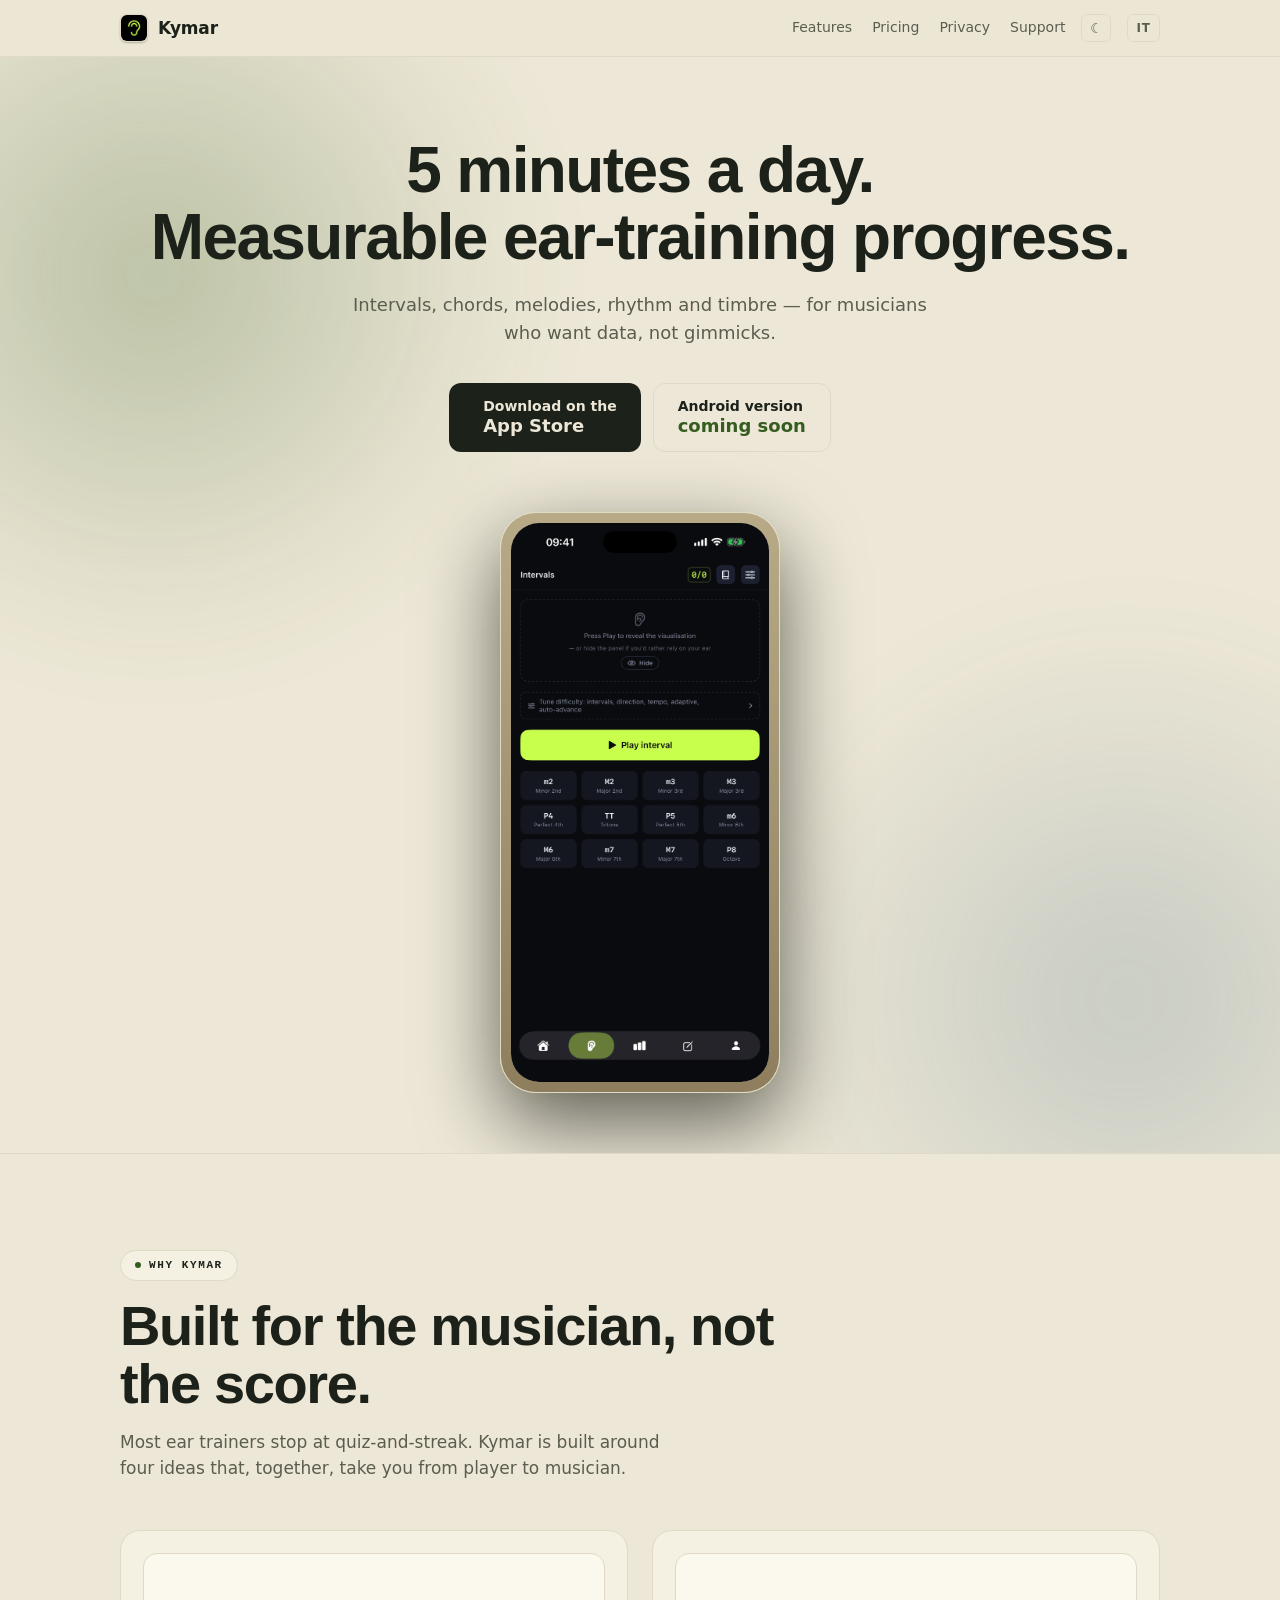
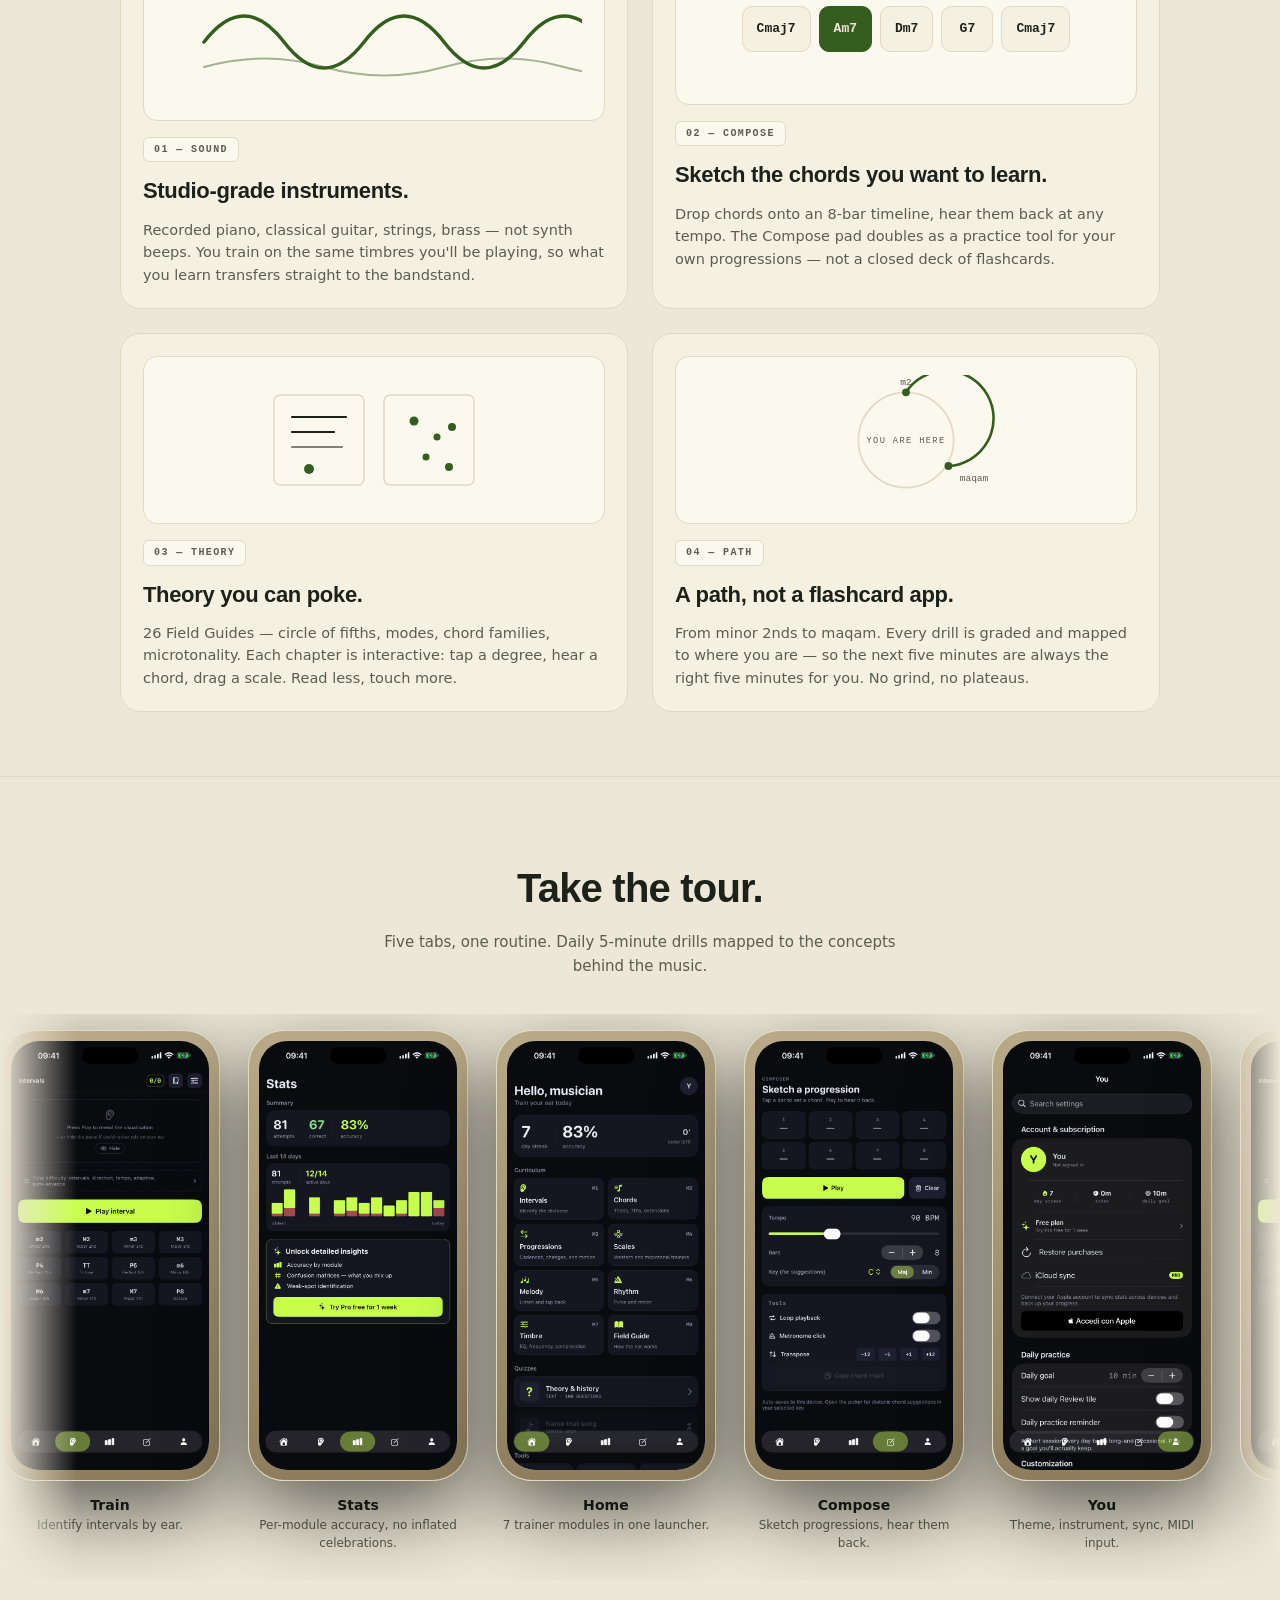
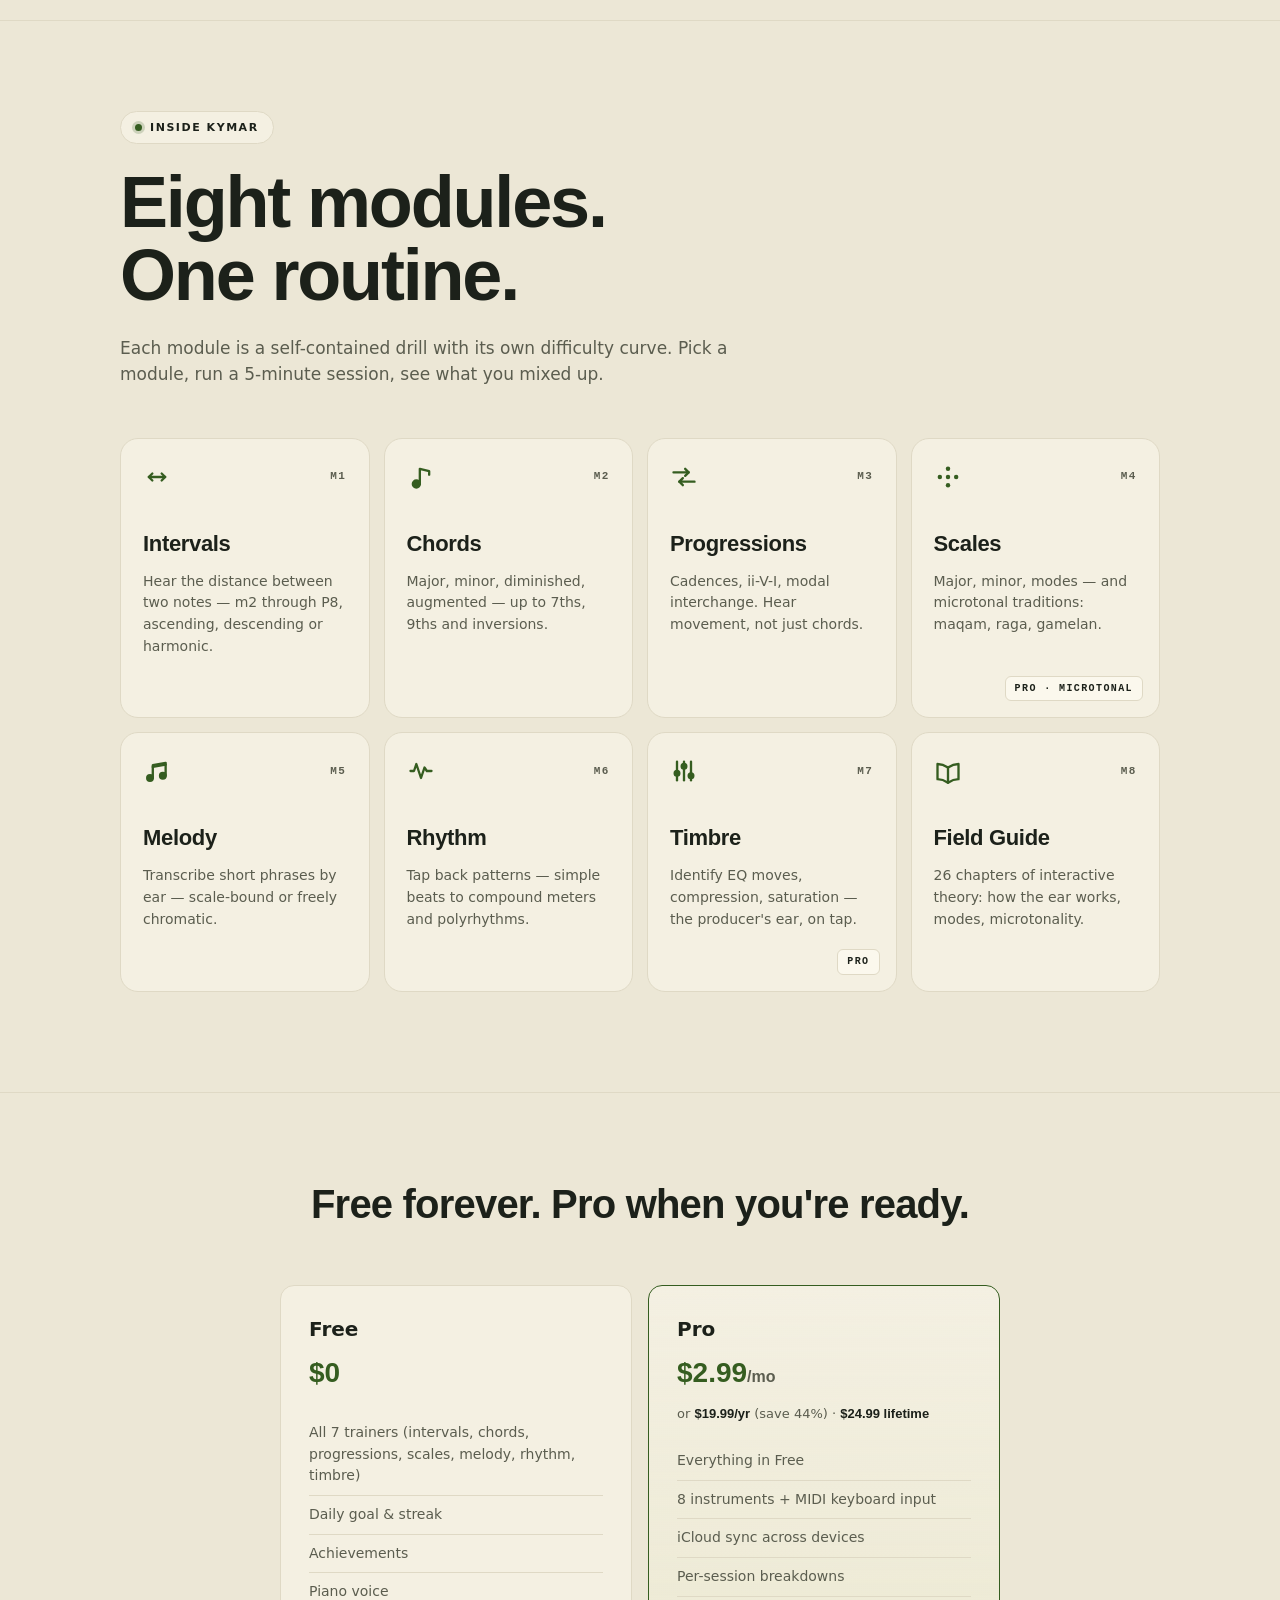
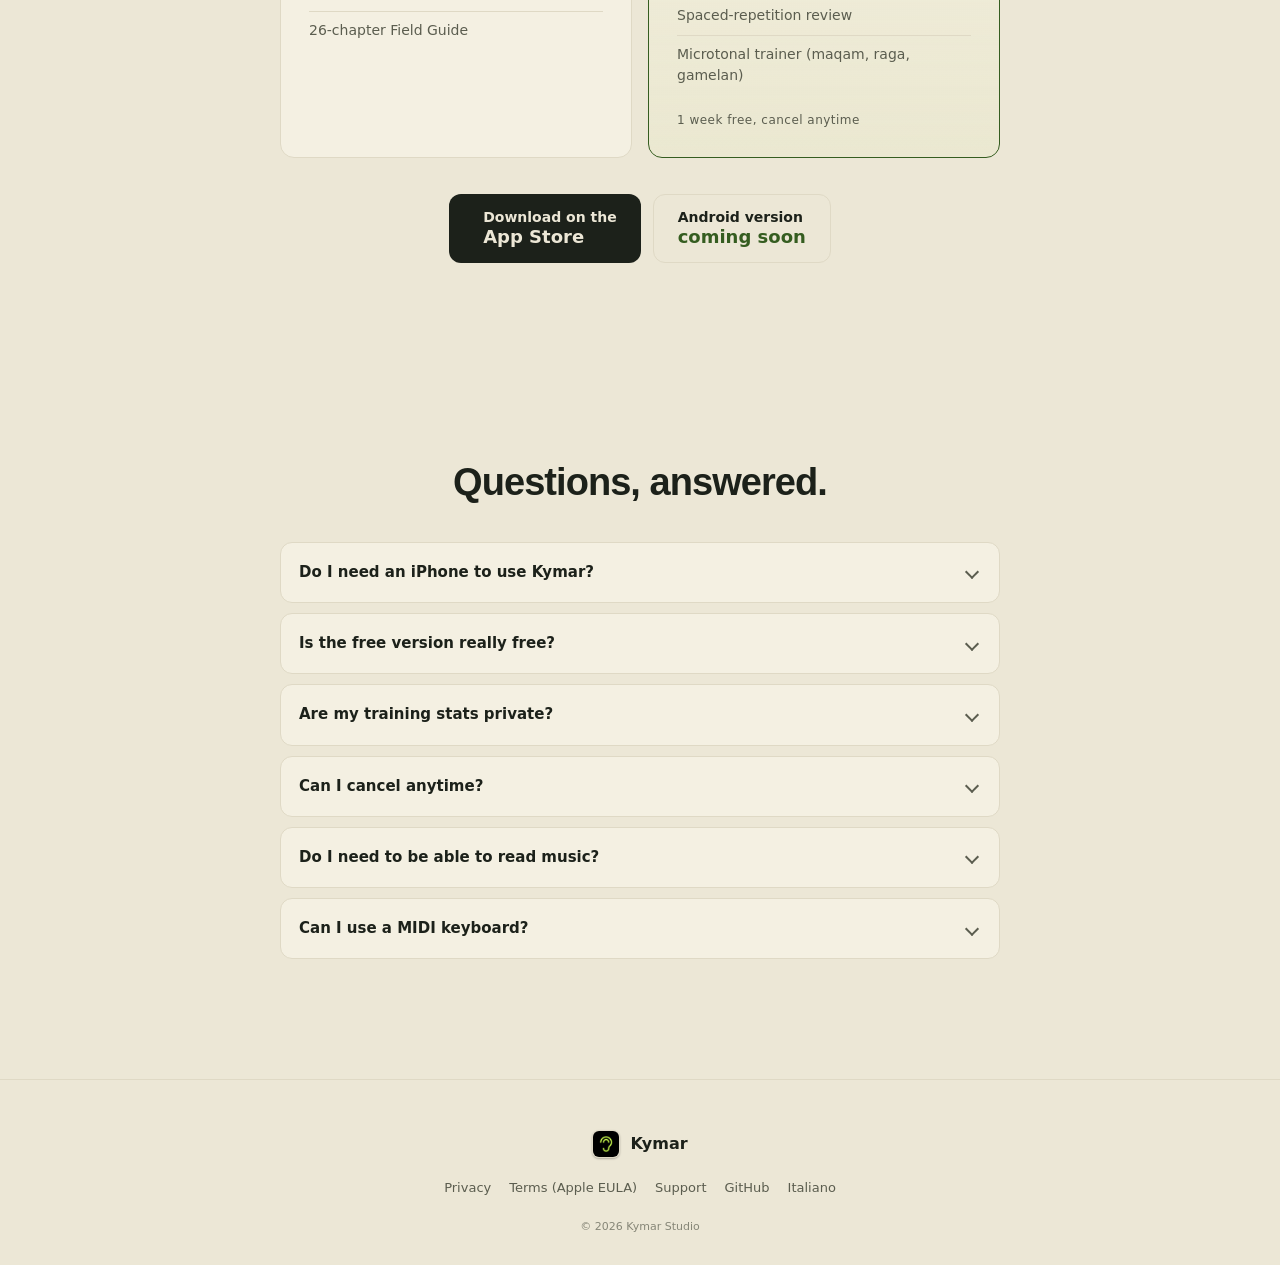
==== index.html @ 65b0d4e6 "Modules section redesign: 8-tile grid with M# tags + Pro badges Replaces the old 6-feature grid with" ====
<!DOCTYPE html>
<html lang="en">
<head>
<meta charset="UTF-8">
<meta name="viewport" content="width=device-width, initial-scale=1.0">
<meta name="theme-color" content="#0a0b0f">
<title>Kymar — 5 minutes a day, measurable ear-training progress</title>
<meta name="description" content="Daily ear-training practice for musicians. Intervals, chords, melodies, rhythm, timbre. Free on the App Store. Android coming soon.">
<link rel="stylesheet" href="styles.css?v=6">
<link rel="canonical" href="https://khalis-ux.github.io/kymar-site/">
<link rel="alternate" hreflang="en" href="https://khalis-ux.github.io/kymar-site/">
<link rel="alternate" hreflang="it" href="https://khalis-ux.github.io/kymar-site/it/">
<link rel="alternate" hreflang="x-default" href="https://khalis-ux.github.io/kymar-site/">
<meta property="og:title" content="Kymar — 5 minutes a day, measurable ear-training progress">
<meta property="og:description" content="Intervals, chords, melodies, rhythm — for musicians who want data, not gimmicks.">
<meta property="og:type" content="website">
<meta property="og:url" content="https://khalis-ux.github.io/kymar-site/">
<meta property="og:image" content="https://khalis-ux.github.io/kymar-site/og-image.png">
<meta property="og:image:width" content="1200">
<meta property="og:image:height" content="630">
<meta name="twitter:card" content="summary_large_image">
<meta name="twitter:title" content="Kymar — 5 minutes a day, measurable ear-training progress">
<meta name="twitter:description" content="Intervals, chords, melodies, rhythm — for musicians who want data, not gimmicks.">
<meta name="twitter:image" content="https://khalis-ux.github.io/kymar-site/og-image.png">
<!-- Favicon set generated from the iOS Marketing Icon (1024×1024).
     16/32 are the browser-tab sizes; 180 is the iOS "Add to Home
     Screen" touch icon. Apple's spec wants 180 without alpha — the
     source PNG is opaque so the resample is safe. -->
<link rel="icon" type="image/png" sizes="32x32" href="favicon-32.png">
<link rel="icon" type="image/png" sizes="16x16" href="favicon-16.png">
<link rel="apple-touch-icon" sizes="180x180" href="apple-touch-icon.png">
<!-- Schema.org SoftwareApplication payload so Google can render the
     app as a rich result (name + price + screenshot) instead of a
     generic blue link. Mirrors the pricing tiers and screenshots
     declared visually in the page. -->
<script type="application/ld+json">
{
  "@context": "https://schema.org",
  "@type": "MobileApplication",
  "name": "Kymar",
  "description": "Daily ear-training practice for musicians. Intervals, chords, melodies, rhythm, timbre.",
  "operatingSystem": "iOS 17+",
  "applicationCategory": "EducationApplication",
  "url": "https://khalis-ux.github.io/kymar-site/",
  "image": "https://khalis-ux.github.io/kymar-site/og-image.png",
  "screenshot": [
    "https://khalis-ux.github.io/kymar-site/screenshots/02-train-en.png",
    "https://khalis-ux.github.io/kymar-site/screenshots/01-home-en.png",
    "https://khalis-ux.github.io/kymar-site/screenshots/04-stats-en.png"
  ],
  "offers": [
    {"@type": "Offer", "price": "0",     "priceCurrency": "USD", "name": "Free"},
    {"@type": "Offer", "price": "2.99",  "priceCurrency": "USD", "name": "Pro Monthly"},
    {"@type": "Offer", "price": "19.99", "priceCurrency": "USD", "name": "Pro Yearly"},
    {"@type": "Offer", "price": "24.99", "priceCurrency": "USD", "name": "Pro Lifetime"}
  ]
}
</script>
</head>
<body>

<header class="site-header">
  <div class="container header-inner">
    <a href="./" class="brand" aria-label="Kymar — home">
      <img class="brand-mark" src="favicon-32.png" alt="" width="32" height="32" decoding="async">
      <span class="brand-name">Kymar</span>
    </a>
    <nav class="site-nav">
      <a href="#features">Features</a>
      <a href="#pricing">Pricing</a>
      <a href="https://khalis-ux.github.io/kymar-policy/privacy-policy/">Privacy</a>
      <a href="https://khalis-ux.github.io/kymar-policy/support/">Support</a>
    </nav>
    <button class="theme-toggle" type="button"
            aria-label="Switch to light theme" aria-pressed="false">☀</button>
    <a href="it/" class="lang-switch" hreflang="it" aria-label="Italiano">IT</a>
  </div>
</header>

<main>

<section class="hero">
  <div class="container">
    <h1>5 minutes a day.<br>Measurable ear-training progress.</h1>
    <p class="hero-sub">Intervals, chords, melodies, rhythm and timbre — for musicians who want data, not gimmicks.</p>
    <div class="hero-cta">
      <a href="#" class="btn-store btn-appstore" aria-label="Download on the App Store">
        <span class="badge-glyph" aria-hidden="true"></span>
        <span class="badge-text">Download on the<br><strong>App Store</strong></span>
      </a>
      <a href="#" class="btn-store btn-playstore" aria-label="Android version coming">
        <span class="badge-text">Android version<br><strong>coming soon</strong></span>
      </a>
    </div>
    <div class="hero-screen">
      <div class="phone-frame">
        <div class="phone-screen">
          <img src="screenshots/02-train-en.png" alt="Kymar Intervals trainer with 12-button answer grid and Play button — the daily-drill view" loading="eager" decoding="async">
        </div>
      </div>
    </div>
  </div>
</section>

<!-- WHY KYMAR — four-up pitch grid. The two screenshots above show
     what the app LOOKS like; this section explains why it's built the
     way it is. Inline SVGs for the per-card visuals so the whole
     section ships in one HTML round-trip (no image requests, no
     layout-shift while waiting for assets). -->
<section class="why-kymar" id="why" aria-label="Why Kymar">
  <div class="container why-kymar-inner">
    <div class="why-kymar-head">
      <span class="pill why-kymar-pill">WHY KYMAR</span>
      <h2 class="why-kymar-title">Built for the musician, not the score.</h2>
      <p class="why-kymar-sub">
        Most ear trainers stop at quiz-and-streak. Kymar is built
        around four ideas that, together, take you from player to
        musician.
      </p>
    </div>

    <div class="why-grid">
      <!-- 01 — SOUND -->
      <article class="why-card">
        <div class="why-card-visual">
          <svg viewBox="0 0 400 130" aria-hidden="true" class="why-svg">
            <path d="M 30 70 Q 70 18, 110 70 T 190 70 T 270 70 T 350 70 T 430 70"
                  stroke="var(--accent)" stroke-width="3.5" fill="none" stroke-linecap="round"/>
            <path d="M 30 95 Q 90 78, 150 95 T 270 95 T 390 95 T 510 95"
                  stroke="var(--accent)" stroke-width="2" fill="none"
                  stroke-linecap="round" opacity="0.45"/>
          </svg>
        </div>
        <span class="why-card-label">01 — SOUND</span>
        <h3 class="why-card-title">Studio-grade instruments.</h3>
        <p class="why-card-body">
          Recorded piano, classical guitar, strings, brass — not synth
          beeps. You train on the same timbres you'll be playing, so
          what you learn transfers straight to the bandstand.
        </p>
      </article>

      <!-- 02 — COMPOSE -->
      <article class="why-card">
        <div class="why-card-visual">
          <div class="why-chords">
            <span class="chord-pill">Cmaj7</span>
            <span class="chord-pill is-active">Am7</span>
            <span class="chord-pill">Dm7</span>
            <span class="chord-pill">G7</span>
            <span class="chord-pill">Cmaj7</span>
          </div>
        </div>
        <span class="why-card-label">02 — COMPOSE</span>
        <h3 class="why-card-title">Sketch the chords you want to learn.</h3>
        <p class="why-card-body">
          Drop chords onto an 8-bar timeline, hear them back at any
          tempo. The Compose pad doubles as a practice tool for your
          own progressions — not a closed deck of flashcards.
        </p>
      </article>

      <!-- 03 — THEORY -->
      <article class="why-card">
        <div class="why-card-visual">
          <svg viewBox="0 0 400 130" aria-hidden="true" class="why-svg">
            <!-- Left "page" — text lines + a dot -->
            <rect x="100" y="20" width="90" height="90" rx="6"
                  fill="var(--surface-hi)" stroke="var(--divider)" stroke-width="1.5"/>
            <line x1="118" y1="42" x2="172" y2="42"
                  stroke="var(--text)" stroke-width="2.2" stroke-linecap="round"/>
            <line x1="118" y1="57" x2="160" y2="57"
                  stroke="var(--text)" stroke-width="2.2" stroke-linecap="round"/>
            <line x1="118" y1="72" x2="168" y2="72"
                  stroke="var(--text)" stroke-width="2.2" stroke-linecap="round" opacity="0.55"/>
            <circle cx="135" cy="94" r="5" fill="var(--accent)"/>
            <!-- Right "page" — scattered dots -->
            <rect x="210" y="20" width="90" height="90" rx="6"
                  fill="var(--surface-hi)" stroke="var(--divider)" stroke-width="1.5"/>
            <circle cx="240" cy="46" r="4.5" fill="var(--accent)"/>
            <circle cx="263" cy="62" r="3.5" fill="var(--accent)"/>
            <circle cx="278" cy="52" r="4" fill="var(--accent)"/>
            <circle cx="252" cy="82" r="3.5" fill="var(--accent)"/>
            <circle cx="275" cy="92" r="4" fill="var(--accent)"/>
          </svg>
        </div>
        <span class="why-card-label">03 — THEORY</span>
        <h3 class="why-card-title">Theory you can poke.</h3>
        <p class="why-card-body">
          26 Field Guides — circle of fifths, modes, chord families,
          microtonality. Each chapter is interactive: tap a degree,
          hear a chord, drag a scale. Read less, touch more.
        </p>
      </article>

      <!-- 04 — PATH -->
      <article class="why-card">
        <div class="why-card-visual">
          <svg viewBox="0 0 400 150" aria-hidden="true" class="why-svg">
            <!-- Faint full circle as the "map" -->
            <circle cx="200" cy="75" r="55"
                    stroke="var(--divider)" stroke-width="2" fill="none"/>
            <!-- The walked arc from m2 (top) clockwise to maqam (bottom-right) -->
            <path d="M 200 20 A 55 55 0 1 1 248.95 105"
                  stroke="var(--accent)" stroke-width="3" fill="none" stroke-linecap="round"/>
            <!-- Endpoint dots + labels -->
            <circle cx="200" cy="20" r="4.5" fill="var(--accent)"/>
            <text x="200" y="11" text-anchor="middle"
                  font-size="11" font-family="ui-monospace, Menlo, monospace"
                  fill="var(--text-dim)">m2</text>
            <circle cx="248.95" cy="105" r="4.5" fill="var(--accent)"/>
            <text x="262" y="122"
                  font-size="11" font-family="ui-monospace, Menlo, monospace"
                  fill="var(--text-dim)">maqam</text>
            <!-- Centre label -->
            <text x="200" y="78" text-anchor="middle"
                  font-size="10" letter-spacing="1.6"
                  font-family="ui-monospace, Menlo, monospace"
                  fill="var(--text-dim)">YOU ARE HERE</text>
          </svg>
        </div>
        <span class="why-card-label">04 — PATH</span>
        <h3 class="why-card-title">A path, not a flashcard app.</h3>
        <p class="why-card-body">
          From minor 2nds to maqam. Every drill is graded and mapped
          to where you are — so the next five minutes are always the
          right five minutes for you. No grind, no plateaus.
        </p>
      </article>
    </div>
  </div>
</section>

<section class="screens" id="screens" aria-label="App screenshots">
  <div class="container">
    <h2>Take the tour.</h2>
    <p class="screens-sub">Five tabs, one routine. Daily 5-minute drills mapped to the concepts behind the music.</p>
  </div>
  <!-- Auto-scrolling marquee. The track contains the 5 figures twice
       (set A + set B aria-hidden) so the CSS animation loops seamlessly
       on a -50% translate. Pauses on hover so users can read captions
       and study a particular screen. -->
  <div class="marquee">
    <div class="marquee-track">
      <figure>
        <div class="phone-frame"><div class="phone-screen">
          <img src="screenshots/02-train-en.png" alt="Intervals trainer with 12-button answer grid and Play button" loading="eager" decoding="async">
        </div></div>
        <figcaption><strong>Train</strong>Identify intervals by ear.</figcaption>
      </figure>
      <figure>
        <div class="phone-frame"><div class="phone-screen">
          <img src="screenshots/04-stats-en.png" alt="Stats overall view with last-14-days chart and per-module accuracy" loading="eager" decoding="async">
        </div></div>
        <figcaption><strong>Stats</strong>Per-module accuracy, no inflated celebrations.</figcaption>
      </figure>
      <figure>
        <div class="phone-frame"><div class="phone-screen">
          <img src="screenshots/01-home-en.png" alt="Home tab with the curriculum grid of 7 trainer modules" loading="eager" decoding="async">
        </div></div>
        <figcaption><strong>Home</strong>7 trainer modules in one launcher.</figcaption>
      </figure>
      <figure>
        <div class="phone-frame"><div class="phone-screen">
          <img src="screenshots/03-compose-en.png" alt="Compose pad with 8-bar chord timeline and tempo control" loading="eager" decoding="async">
        </div></div>
        <figcaption><strong>Compose</strong>Sketch progressions, hear them back.</figcaption>
      </figure>
      <figure>
        <div class="phone-frame"><div class="phone-screen">
          <img src="screenshots/05-you-en.png" alt="You tab with appearance, audio and daily-goal preferences" loading="eager" decoding="async">
        </div></div>
        <figcaption><strong>You</strong>Theme, instrument, sync, MIDI input.</figcaption>
      </figure>
      <!-- Duplicate set for seamless loop -->
      <figure aria-hidden="true">
        <div class="phone-frame"><div class="phone-screen">
          <img src="screenshots/02-train-en.png" alt="" loading="eager" decoding="async">
        </div></div>
        <figcaption><strong>Train</strong>Identify intervals by ear.</figcaption>
      </figure>
      <figure aria-hidden="true">
        <div class="phone-frame"><div class="phone-screen">
          <img src="screenshots/04-stats-en.png" alt="" loading="eager" decoding="async">
        </div></div>
        <figcaption><strong>Stats</strong>Per-module accuracy, no inflated celebrations.</figcaption>
      </figure>
      <figure aria-hidden="true">
        <div class="phone-frame"><div class="phone-screen">
          <img src="screenshots/01-home-en.png" alt="" loading="eager" decoding="async">
        </div></div>
        <figcaption><strong>Home</strong>7 trainer modules in one launcher.</figcaption>
      </figure>
      <figure aria-hidden="true">
        <div class="phone-frame"><div class="phone-screen">
          <img src="screenshots/03-compose-en.png" alt="" loading="eager" decoding="async">
        </div></div>
        <figcaption><strong>Compose</strong>Sketch progressions, hear them back.</figcaption>
      </figure>
      <figure aria-hidden="true">
        <div class="phone-frame"><div class="phone-screen">
          <img src="screenshots/05-you-en.png" alt="" loading="eager" decoding="async">
        </div></div>
        <figcaption><strong>You</strong>Theme, instrument, sync, MIDI input.</figcaption>
      </figure>
    </div>
  </div>
</section>

<section class="modules" id="features">
  <div class="container">
    <span class="section-label">Inside Kymar</span>
    <h2 class="modules-h">Eight modules.<br>One routine.</h2>
    <p class="section-sub">Each module is a self-contained drill with its own difficulty curve. Pick a module, run a 5-minute session, see what you mixed up.</p>
    <div class="module-grid">
      <article class="module-card">
        <div class="module-card-head">
          <span class="module-icon" aria-hidden="true">
            <svg viewBox="0 0 24 24" fill="none" stroke="currentColor" stroke-width="2" stroke-linecap="round" stroke-linejoin="round">
              <path d="M5 12h14"/><path d="M8 9l-3 3 3 3"/><path d="M16 9l3 3-3 3"/>
            </svg>
          </span>
          <span class="module-tag">M1</span>
        </div>
        <h3>Intervals</h3>
        <p>Hear the distance between two notes — m2 through P8, ascending, descending or harmonic.</p>
      </article>
      <article class="module-card">
        <div class="module-card-head">
          <span class="module-icon" aria-hidden="true">
            <svg viewBox="0 0 24 24" fill="none" stroke="currentColor" stroke-width="2" stroke-linecap="round" stroke-linejoin="round">
              <circle cx="8" cy="18" r="3" fill="currentColor"/><path d="M11 18V5l8 2v3"/>
            </svg>
          </span>
          <span class="module-tag">M2</span>
        </div>
        <h3>Chords</h3>
        <p>Major, minor, diminished, augmented — up to 7ths, 9ths and inversions.</p>
      </article>
      <article class="module-card">
        <div class="module-card-head">
          <span class="module-icon" aria-hidden="true">
            <svg viewBox="0 0 24 24" fill="none" stroke="currentColor" stroke-width="2" stroke-linecap="round" stroke-linejoin="round">
              <path d="M3 8h13l-3-3"/><path d="M16 8l-3 3"/><path d="M21 16H8l3-3"/><path d="M8 16l3 3"/>
            </svg>
          </span>
          <span class="module-tag">M3</span>
        </div>
        <h3>Progressions</h3>
        <p>Cadences, ii-V-I, modal interchange. Hear movement, not just chords.</p>
      </article>
      <article class="module-card">
        <div class="module-card-head">
          <span class="module-icon" aria-hidden="true">
            <svg viewBox="0 0 24 24" fill="currentColor">
              <circle cx="12" cy="5" r="1.9"/><circle cx="5" cy="12" r="1.9"/><circle cx="12" cy="12" r="1.9"/><circle cx="19" cy="12" r="1.9"/><circle cx="12" cy="19" r="1.9"/>
            </svg>
          </span>
          <span class="module-tag">M4</span>
        </div>
        <h3>Scales</h3>
        <p>Major, minor, modes — and microtonal traditions: maqam, raga, gamelan.</p>
        <span class="module-badge">Pro · Microtonal</span>
      </article>
      <article class="module-card">
        <div class="module-card-head">
          <span class="module-icon" aria-hidden="true">
            <svg viewBox="0 0 24 24" fill="none" stroke="currentColor" stroke-width="2" stroke-linecap="round" stroke-linejoin="round">
              <circle cx="6" cy="18" r="2.4" fill="currentColor"/><circle cx="17" cy="16" r="2.4" fill="currentColor"/><path d="M8.4 18V7l11-2v11"/><path d="M8.4 8.5l11-2"/>
            </svg>
          </span>
          <span class="module-tag">M5</span>
        </div>
        <h3>Melody</h3>
        <p>Transcribe short phrases by ear — scale-bound or freely chromatic.</p>
      </article>
      <article class="module-card">
        <div class="module-card-head">
          <span class="module-icon" aria-hidden="true">
            <svg viewBox="0 0 24 24" fill="none" stroke="currentColor" stroke-width="2" stroke-linecap="round" stroke-linejoin="round">
              <path d="M3 12h3l2-6 4 12 3-9 2 3h4"/>
            </svg>
          </span>
          <span class="module-tag">M6</span>
        </div>
        <h3>Rhythm</h3>
        <p>Tap back patterns — simple beats to compound meters and polyrhythms.</p>
      </article>
      <article class="module-card">
        <div class="module-card-head">
          <span class="module-icon" aria-hidden="true">
            <svg viewBox="0 0 24 24" fill="none" stroke="currentColor" stroke-width="2" stroke-linecap="round" stroke-linejoin="round">
              <path d="M6 4v16"/><path d="M12 4v16"/><path d="M18 4v16"/>
              <circle cx="6" cy="14" r="2" fill="currentColor"/><circle cx="12" cy="8" r="2" fill="currentColor"/><circle cx="18" cy="16" r="2" fill="currentColor"/>
            </svg>
          </span>
          <span class="module-tag">M7</span>
        </div>
        <h3>Timbre</h3>
        <p>Identify EQ moves, compression, saturation — the producer's ear, on tap.</p>
        <span class="module-badge">Pro</span>
      </article>
      <article class="module-card">
        <div class="module-card-head">
          <span class="module-icon" aria-hidden="true">
            <svg viewBox="0 0 24 24" fill="none" stroke="currentColor" stroke-width="2" stroke-linecap="round" stroke-linejoin="round">
              <path d="M3 6c3 0 6 1 9 3 3-2 6-3 9-3v13c-3 0-6 1-9 3-3-2-6-3-9-3z"/>
              <path d="M12 9v13"/>
            </svg>
          </span>
          <span class="module-tag">M8</span>
        </div>
        <h3>Field Guide</h3>
        <p>26 chapters of interactive theory: how the ear works, modes, microtonality.</p>
      </article>
    </div>
  </div>
</section>

<section class="pricing" id="pricing">
  <div class="container">
    <h2>Free forever. Pro when you're ready.</h2>
    <div class="pricing-grid">
      <div class="plan">
        <h3>Free</h3>
        <p class="plan-price">$0</p>
        <ul>
          <li>All 7 trainers (intervals, chords, progressions, scales, melody, rhythm, timbre)</li>
          <li>Daily goal &amp; streak</li>
          <li>Achievements</li>
          <li>Piano voice</li>
          <li>26-chapter Field Guide</li>
        </ul>
      </div>
      <div class="plan plan-featured">
        <h3>Pro</h3>
        <p class="plan-price">$2.99<span class="plan-price-unit">/mo</span></p>
        <p class="plan-price-alt">or <strong>$19.99/yr</strong> (save 44%) · <strong>$24.99 lifetime</strong></p>
        <ul>
          <li>Everything in Free</li>
          <li>8 instruments + MIDI keyboard input</li>
          <li>iCloud sync across devices</li>
          <li>Per-session breakdowns</li>
          <li>Spaced-repetition review</li>
          <li>Microtonal trainer (maqam, raga, gamelan)</li>
        </ul>
        <p class="plan-note">1 week free, cancel anytime</p>
      </div>
    </div>
    <!-- CTA repeated below the fold. The hero badges scroll out of
         view by the time the user has read features + pricing, and
         making them scroll back to download is friction we can avoid. -->
    <div class="hero-cta pricing-cta">
      <a href="#" class="btn-store btn-appstore" aria-label="Download on the App Store">
        <span class="badge-glyph" aria-hidden="true"></span>
        <span class="badge-text">Download on the<br><strong>App Store</strong></span>
      </a>
      <a href="#" class="btn-store btn-playstore" aria-label="Android version coming">
        <span class="badge-text">Android version<br><strong>coming soon</strong></span>
      </a>
    </div>
  </div>
</section>

<section class="faq" id="faq" aria-label="Frequently asked questions">
  <div class="container">
    <h2>Questions, answered.</h2>
    <div class="faq-list">
      <details>
        <summary>Do I need an iPhone to use Kymar?</summary>
        <p>Yes — Kymar is iOS-only for now (iOS 17 or later, iPhone and iPad). An Android version is on the roadmap; the project is one indie dev, so iOS comes first.</p>
      </details>
      <details>
        <summary>Is the free version really free?</summary>
        <p>Yes, forever. All 7 trainer modules, the daily goal, the streak, and the 26-chapter Field Guide are free. Pro adds 8 extra instruments, MIDI keyboard input, iCloud sync, detailed stats, spaced-repetition review and the microtonal trainer.</p>
      </details>
      <details>
        <summary>Are my training stats private?</summary>
        <p>Yes. Stats stay on your device by default — there is no Kymar server collecting them. The iCloud sync option (Pro) uses your own iCloud account, end-to-end through Apple's infrastructure. Read the full <a href="https://khalis-ux.github.io/kymar-policy/privacy-policy/">privacy policy</a> for the technical detail.</p>
      </details>
      <details>
        <summary>Can I cancel anytime?</summary>
        <p>Yes. Monthly and Yearly Pro plans auto-renew until cancelled — manage them in <em>Settings → Apple ID → Subscriptions</em>. Pro Lifetime is a single one-time purchase with no renewal. The 1-week free trial doesn't charge anything if you cancel before it ends.</p>
      </details>
      <details>
        <summary>Do I need to be able to read music?</summary>
        <p>No. Most trainers (Intervals, Chords, Melody, Rhythm, Timbre) work purely by ear and tap — no notation required. The Field Guide and the optional staff visualisations are there if you <em>want</em> to bridge ear to page.</p>
      </details>
      <details>
        <summary>Can I use a MIDI keyboard?</summary>
        <p>Yes, on Pro. USB, Bluetooth or network MIDI controllers feed straight into the trainers, so you can answer chord and interval drills on a real keyboard instead of tapping the screen.</p>
      </details>
    </div>
  </div>
</section>

</main>

<footer class="site-footer">
  <div class="container footer-inner">
    <div class="footer-brand">
      <img class="brand-mark" src="favicon-32.png" alt="" width="28" height="28" decoding="async">
      <span>Kymar</span>
    </div>
    <nav class="footer-nav">
      <a href="https://khalis-ux.github.io/kymar-policy/privacy-policy/">Privacy</a>
      <a href="https://www.apple.com/legal/internet-services/itunes/dev/stdeula/">Terms (Apple EULA)</a>
      <a href="https://khalis-ux.github.io/kymar-policy/support/">Support</a>
      <a href="https://github.com/Khalis-ux/kymar-ios">GitHub</a>
      <a href="it/" hreflang="it">Italiano</a>
    </nav>
    <p class="copyright">© 2026 Kymar Studio</p>
  </div>
</footer>

<script src="app.js?v=6" defer></script>
</body>
</html>
---- styles.css ----
/* Kymar marketing site — palette lifted from the app's Studio theme
   so the web identity matches the iOS one (same bg, accent, type). */

:root {
  /* Default = Studio (dark) palette. Mirrors `Palette.studio` from
     the iOS app at /Users/vittorio/Kymar-Swift/Kymar/Core/Theme.swift. */
  --bg: #0a0b0f;
  --surface: #141620;
  --surface-hi: #1d2030;
  --text: #e9ecf1;
  --text-dim: #8a90a3;
  --accent: #c8ff4d;
  --secondary: #5ab9ff;
  --divider: #2a2e3e;
  --danger: #ff6b6b;
  --success: #7ee787;

  /* Ambient-blob tint variables — pulled out so the Olive theme can
     swap them to warmer hues that read on cream paper without
     clashing with the forest-green accent. */
  --blob-1: rgba(200, 255, 77, 0.55);   /* accent glow */
  --blob-2: rgba(90, 185, 255, 0.45);   /* secondary glow */

  /* Sticky-header translucent backdrop. Per-theme so the blur reads
     against each palette's bg without going grey. */
  --header-bg: rgba(10, 11, 15, 0.85);
  /* Phone-frame "bezel" gradient (the thin border around the
     screenshot). On Studio it's a dark-navy gradient; on Olive it
     becomes a warm cream so the phone reads as a real device on
     paper, not a misplaced dark cell. */
  --phone-bezel: linear-gradient(180deg, #232735, #14161e);

  --radius: 14px;
  --radius-sm: 9px;
  --max: 1080px;
}

/* Olive (light/day) theme — toggled by the .theme-toggle button in
   the header, which sets `data-theme="olive"` on <html>. Mirrors
   `Palette.olive` from the iOS app: cream paper bg, forest-green
   accent, near-black text. The blob tints shift to amber + soft
   olive so they read on the lighter background. */
html[data-theme="olive"] {
  --bg: #ece7d6;
  --surface: #f4f0e2;
  --surface-hi: #fbf8ed;
  --text: #1c211a;
  --text-dim: #5b5d4f;
  --accent: #355d20;
  --secondary: #2e5876;
  --divider: #dfd9c5;
  --danger: #9c3530;
  --success: #1f6e5a;
  --blob-1: rgba(53, 93, 32, 0.28);
  --blob-2: rgba(46, 88, 118, 0.20);
  --header-bg: rgba(236, 231, 214, 0.85);
  --phone-bezel: linear-gradient(180deg, #b8a987, #8e7e5d);
}

* { box-sizing: border-box; }

html { scroll-behavior: smooth; }

body {
  margin: 0;
  background: var(--bg);
  color: var(--text);
  font-family: -apple-system, BlinkMacSystemFont, "SF Pro Text",
               "Inter", system-ui, "Segoe UI", "Helvetica Neue",
               Arial, sans-serif;
  font-size: 16px;
  line-height: 1.55;
  -webkit-font-smoothing: antialiased;
  -moz-osx-font-smoothing: grayscale;
  /* Smooth fade between Studio + Olive when the theme toggle flips
     the data-theme attribute. Otherwise the whole page snaps and
     feels broken. */
  transition: background-color 0.35s ease, color 0.35s ease;
}

a { color: var(--accent); text-decoration: none; }
a:hover { text-decoration: underline; }

.container {
  max-width: var(--max);
  margin: 0 auto;
  padding: 0 20px;
}

/* — Header — */

.site-header {
  position: sticky; top: 0; z-index: 10;
  background: var(--header-bg);
  -webkit-backdrop-filter: saturate(180%) blur(10px);
  backdrop-filter: saturate(180%) blur(10px);
  border-bottom: 1px solid var(--divider);
  transition: background 0.35s ease, border-color 0.35s ease;
}
.header-inner {
  display: flex; align-items: center; gap: 16px;
  min-height: 56px;
}
.brand {
  display: flex; align-items: center; gap: 10px;
  color: var(--text); font-weight: 700; font-size: 17px;
  letter-spacing: -0.01em;
}
.brand:hover { text-decoration: none; }
.brand-mark {
  width: 28px; height: 28px;
  border-radius: 7px;
  /* The brand mark is now the actual iOS app icon (favicon-32.png).
     `object-fit: cover` keeps it from squishing if it's served at
     non-square aspect. The subtle border + shadow give it the
     "device-rendered" look it has on the iOS home screen. */
  object-fit: cover;
  border: 1px solid var(--divider);
  box-shadow: 0 1px 2px rgba(0, 0, 0, 0.25);
  vertical-align: middle;
}
.site-nav {
  margin-left: auto;
  display: flex; gap: 20px;
}
.site-nav a {
  color: var(--text-dim);
  font-size: 14px;
  font-weight: 500;
}
.site-nav a:hover { color: var(--text); text-decoration: none; }
.lang-switch {
  color: var(--text-dim);
  font-size: 12px;
  font-weight: 600;
  letter-spacing: 0.08em;
  text-transform: uppercase;
  padding: 4px 8px;
  border: 1px solid var(--divider);
  border-radius: 6px;
}
.lang-switch:hover { color: var(--text); border-color: var(--text-dim); text-decoration: none; }

/* Day/night theme toggle pill — sits next to the lang switch in the
   header. Same shape as `.lang-switch` so the two read as a pair
   instead of competing widgets. The glyph (☾ / ☀) is swapped by
   app.js when the user flips themes. */
.theme-toggle {
  appearance: none;
  background: transparent;
  color: var(--text-dim);
  font-family: inherit;
  font-size: 14px;
  line-height: 1;
  border: 1px solid var(--divider);
  border-radius: 6px;
  width: 30px; height: 28px;
  display: inline-flex; align-items: center; justify-content: center;
  cursor: pointer;
  transition: color 0.2s ease, border-color 0.2s ease, background 0.2s ease;
}
.theme-toggle:hover {
  color: var(--text);
  border-color: var(--text-dim);
}

/* — Hero — */

.hero {
  padding: 80px 0 60px;
  text-align: center;
  /* Anchor for the two ambient blobs below + clip them so they
     don't push the page width and trigger horizontal scroll. */
  position: relative;
  overflow: hidden;
}
/* Two slowly drifting blurred radial gradients ("blobs") behind the
   hero. Static gradient meshes look flat; animated ones read as
   "this page is alive". Period is intentionally long (45s+50s, out
   of phase) so the motion is ambient rather than distracting.
   Pointer-events: none keeps them inert under the CTA buttons.
   Visibility-bumped (opacity inside `--blob-X`, blur 50px not 80px)
   so they actually read against the bg instead of dissolving. */
.hero::before,
.hero::after {
  content: '';
  position: absolute;
  width: 80vw; height: 80vw;
  max-width: 820px; max-height: 820px;
  border-radius: 50%;
  filter: blur(50px);
  pointer-events: none;
  z-index: 0;
  will-change: transform, opacity;
}
.hero::before {
  top: -15vw; left: -20vw;
  background: radial-gradient(circle at center, var(--blob-1) 0%, transparent 65%);
  animation: blobDrift1 45s ease-in-out infinite;
}
.hero::after {
  bottom: -20vw; right: -20vw;
  background: radial-gradient(circle at center, var(--blob-2) 0%, transparent 65%);
  animation: blobDrift2 50s ease-in-out infinite;
}
.hero .container { position: relative; z-index: 1; }

@keyframes blobDrift1 {
  0%, 100% { transform: translate(0, 0)   scale(1);    opacity: 0.85; }
  33%      { transform: translate(8vw, 4vw) scale(1.1); opacity: 1;    }
  66%      { transform: translate(-4vw, 6vw) scale(0.95); opacity: 0.75; }
}
@keyframes blobDrift2 {
  0%, 100% { transform: translate(0, 0)    scale(1);    opacity: 0.7; }
  40%      { transform: translate(-6vw, -4vw) scale(1.15); opacity: 0.95; }
  75%      { transform: translate(4vw, -8vw) scale(0.9); opacity: 0.6;  }
}
.hero h1 {
  font-size: clamp(36px, 6vw, 64px);
  line-height: 1.05;
  font-weight: 800;
  letter-spacing: -0.025em;
  margin: 0 0 20px;
  font-family: ui-rounded, "SF Pro Rounded", -apple-system, sans-serif;
}
.hero-sub {
  font-size: clamp(15px, 2vw, 18px);
  color: var(--text-dim);
  max-width: 580px;
  margin: 0 auto 36px;
}
.hero-cta {
  margin-bottom: 60px;
  display: flex;
  flex-wrap: wrap;
  justify-content: center;
  gap: 12px;
}

.btn-store {
  display: inline-flex; align-items: center;
  padding: 14px 24px;
  border-radius: 12px;
  font-weight: 600;
  font-size: 14px;
  line-height: 1.2;
  transition: transform 0.45s cubic-bezier(0.34, 1.56, 0.64, 1),
              box-shadow 0.3s ease;
}
/* Springy hover — the cubic-bezier overshoots past 1.0 so the badge
   springs forward and settles. Lift + accent-tinted shadow reads as
   "press me" without going as far as a bubble animation. */
.btn-store:hover {
  text-decoration: none;
  transform: translateY(-6px) scale(1.03);
  box-shadow: 0 12px 28px rgba(200, 255, 77, 0.18);
}
.btn-store:active {
  transform: translateY(-2px) scale(0.99);
  transition-duration: 0.12s;
}
.btn-store .badge-text { display: inline-block; text-align: left; }
/* Apple logo glyph that prefixes the App Store badge — matches the
   visual structure of Apple's official "Download on the App Store"
   artwork. Uses the Apple Logo character () which renders on iOS,
   macOS and modern browsers with Apple Color Emoji or SF Pro fonts.
   On systems without it the character is invisible (still works,
   just less iconic). */
.btn-store .badge-glyph {
  font-size: 22px;
  margin-right: 10px;
  line-height: 1;
  display: inline-flex;
  align-items: center;
}
.btn-store strong { font-size: 18px; font-weight: 800; }

/* Primary CTA — iOS, filled */
.btn-appstore { background: var(--text); color: var(--bg); }

/* Secondary CTA — Android announcement, outlined to read as "not yet" */
.btn-playstore {
  background: transparent;
  color: var(--text);
  border: 1px solid var(--divider);
}
.btn-playstore strong { color: var(--accent, var(--text)); }

/* — Hero screenshot placeholder — */

.hero-screen {
  display: flex; justify-content: center;
  /* Perspective lives on the parent so the phone-frame can pivot
     in 3D when the parallax JS sets rotateX/rotateY on it. 900px
     reads as gentle parallax — go lower and the tilt feels like a
     fish-eye, go higher and you stop seeing depth. */
  perspective: 900px;
}
.phone-frame {
  width: min(280px, 70vw);
  padding: 10px;
  background: var(--phone-bezel);
  border-radius: 36px;
  border: 1px solid var(--divider);
  box-shadow: 0 30px 80px rgba(0,0,0,0.6),
              0 4px 12px rgba(200, 255, 77, 0.08);
  /* Smooth easing back to neutral when the mouse leaves the
     hero-screen, otherwise the snap-back looks janky. */
  transform-style: preserve-3d;
  transition: transform 0.6s cubic-bezier(0.22, 1, 0.36, 1);
  will-change: transform;
}
.phone-screen {
  aspect-ratio: 9 / 19.5;
  background: var(--bg);
  border-radius: 28px;
  overflow: hidden;
  display: flex; align-items: center; justify-content: center;
}
.screen-placeholder {
  display: flex; flex-direction: column; align-items: center; gap: 12px;
  color: var(--text-dim);
}
.placeholder-glyph {
  font-size: 64px; color: var(--accent);
  font-family: ui-rounded, sans-serif;
}
.placeholder-text {
  font-size: 11px; letter-spacing: 0.12em;
  text-transform: uppercase; font-weight: 600;
}
/* When a phone-screen contains a real screenshot (instead of the
   placeholder), make the <img> fill the rounded screen rect. */
.phone-screen img {
  width: 100%; height: 100%;
  object-fit: cover; object-position: top center;
  display: block;
}

/* — Why Kymar — four-up pitch grid sitting between hero and the
   screenshots marquee. Cards use the same surface/divider tokens as
   the rest of the site, so flipping between Studio and Olive themes
   inverts them along with everything else. The per-card visuals are
   inline SVGs that style themselves via `var(--accent)` / `var(--text)`
   etc., so the illustrations track the theme too — no asset swap
   needed for day/night. */

.why-kymar {
  padding: 96px 0 64px;
  border-top: 1px solid var(--divider);
}
.why-kymar-inner {
  display: flex;
  flex-direction: column;
  gap: 48px;
}
.why-kymar-head {
  text-align: left;
  max-width: 720px;
}
.why-kymar-pill {
  /* Reuse the existing pill chip styling already used by other
     section labels. Defined inline here in case .pill isn't already
     a global utility. */
  display: inline-flex; align-items: center; gap: 8px;
  padding: 6px 14px;
  border-radius: 999px;
  background: var(--surface);
  border: 1px solid var(--divider);
  color: var(--text);
  font-size: 11px; font-weight: 700;
  letter-spacing: 1.6px;
  font-family: ui-monospace, Menlo, "SF Mono", monospace;
}
.why-kymar-pill::before {
  /* Small green dot to anchor the eye to the section start. */
  content: "";
  width: 6px; height: 6px;
  border-radius: 50%;
  background: var(--accent);
}
.why-kymar-title {
  font-size: clamp(36px, 5vw, 56px);
  line-height: 1.04;
  letter-spacing: -0.025em;
  font-weight: 800;
  font-family: ui-rounded, "SF Pro Rounded", -apple-system, sans-serif;
  margin: 16px 0 16px;
  color: var(--text);
}
.why-kymar-sub {
  color: var(--text-dim);
  font-size: 17px;
  line-height: 1.55;
  margin: 0;
  max-width: 560px;
}

/* Two-column grid on desktop, single column on phones. CSS Grid
   keeps every card the same height even when bodies wrap to
   different line counts. */
.why-grid {
  display: grid;
  grid-template-columns: repeat(2, minmax(0, 1fr));
  gap: 24px;
}
@media (max-width: 720px) {
  .why-grid { grid-template-columns: 1fr; gap: 20px; }
  .why-kymar { padding: 64px 0 40px; }
  .why-kymar-title { font-size: clamp(28px, 7vw, 36px); }
}

.why-card {
  background: var(--surface);
  border: 1px solid var(--divider);
  border-radius: 20px;
  padding: 22px;
  display: flex;
  flex-direction: column;
  gap: 12px;
  transition: transform 0.25s ease, border-color 0.25s ease,
              box-shadow 0.25s ease;
}
.why-card:hover {
  /* Mirrors the active-accent border the user saw on the second
     card in the design — a subtle hover state instead of a static
     "highlighted card" so all four feel reachable. */
  border-color: var(--accent);
  transform: translateY(-2px);
  box-shadow: 0 12px 32px rgba(0, 0, 0, 0.08);
}

.why-card-visual {
  background: var(--surface-hi);
  border: 1px solid var(--divider);
  border-radius: 14px;
  padding: 18px 22px;
  min-height: 152px;
  display: flex;
  align-items: center;
  justify-content: center;
}
.why-svg {
  width: 100%;
  height: auto;
  max-height: 130px;
  display: block;
}
.why-card-label {
  /* Mini pill identical in shape to .why-kymar-pill but smaller and
     without the dot — keeps the 01/02/03/04 numbering visually
     grouped without competing with the section pill above. */
  align-self: flex-start;
  display: inline-block;
  padding: 4px 10px;
  border-radius: 6px;
  background: var(--surface-hi);
  border: 1px solid var(--divider);
  color: var(--text-dim);
  font-size: 10px; font-weight: 700;
  letter-spacing: 1.4px;
  font-family: ui-monospace, Menlo, "SF Mono", monospace;
  margin-top: 4px;
}
.why-card-title {
  font-size: 22px;
  line-height: 1.2;
  letter-spacing: -0.015em;
  font-weight: 800;
  font-family: ui-rounded, "SF Pro Rounded", -apple-system, sans-serif;
  margin: 4px 0 2px;
  color: var(--text);
}
.why-card-body {
  color: var(--text-dim);
  font-size: 14.5px;
  line-height: 1.55;
  margin: 0;
}

/* Compose-card chord pill mock. Five rectangles in a row, middle
   one filled in accent green to read as "this is the chord currently
   selected on the Compose pad". */
.why-chords {
  display: flex;
  gap: 8px;
  flex-wrap: wrap;
  justify-content: center;
}
.chord-pill {
  display: inline-flex;
  align-items: center;
  justify-content: center;
  min-width: 52px;
  padding: 12px 14px;
  border-radius: 10px;
  background: var(--surface);
  border: 1px solid var(--divider);
  color: var(--text);
  font-size: 13px;
  font-weight: 700;
  font-family: ui-monospace, Menlo, "SF Mono", monospace;
}
.chord-pill.is-active {
  background: var(--accent);
  color: var(--bg);
  border-color: var(--accent);
}

/* — Screens marquee (auto-scrolling carousel) — */

.screens {
  padding: 80px 0 40px;
  border-top: 1px solid var(--divider);
}
.screens h2 {
  font-size: clamp(28px, 4vw, 40px);
  text-align: center;
  margin: 0 0 12px;
  font-weight: 800;
  letter-spacing: -0.02em;
  font-family: ui-rounded, "SF Pro Rounded", -apple-system, sans-serif;
}
.screens-sub {
  text-align: center; color: var(--text-dim);
  max-width: 560px; margin: 0 auto 36px;
  font-size: 15px; line-height: 1.55;
}

/* Full-bleed marquee viewport — escapes the .container so the strip
   appears edge-to-edge. The gradient mask fades the leftmost and
   rightmost ~6% to transparent so cards flow in/out cleanly instead
   of being chopped at the viewport edge. */
.marquee {
  overflow: hidden;
  padding: 16px 0 28px;
  -webkit-mask-image: linear-gradient(to right,
    transparent 0%, #000 6%, #000 94%, transparent 100%);
          mask-image: linear-gradient(to right,
    transparent 0%, #000 6%, #000 94%, transparent 100%);
}

/* The track holds 10 figures (5 unique × 2 for the loop). For the
   loop to be visually seamless, the keyframe end position must
   correspond exactly to "5 cards + 5 gaps" (the half-track stride),
   so that after the translate the first card of set B (A') lands
   pixel-precisely where set A's first card (A) started.
   We previously used `gap: 28px` + `translateX(calc(-50% - 14px))`,
   where the `-14px` was a hand-rolled half-gap fudge factor — but
   CSS `gap` only inserts space BETWEEN siblings (9 gaps for 10
   children), so `-50%` of the track width was "5 cards + 4.5 gaps".
   The 14px fudge tried to make up for the missing half-gap, but
   sub-pixel rounding across phone-frame widths accumulated over
   the 45s cycle and the loop visibly hitched at the wrap point.
   The fix: drop `gap` entirely, give every figure (including the
   last) `margin-right: 28px`. Now the track is exactly
   `10 × (220 + 28) = 2480px` and `-50%` is exactly `5 × 248 = 1240px`
   — i.e. "5 cards + 5 gaps", the seamless stride, with no fudge. */
.marquee-track {
  display: flex;
  width: max-content;
  animation: kymar-scroll 45s linear infinite;
  will-change: transform;
}
.marquee:hover .marquee-track,
.marquee:focus-within .marquee-track {
  animation-play-state: paused;
}
@keyframes kymar-scroll {
  from { transform: translateX(0); }
  to   { transform: translateX(-50%); }
}
@media (prefers-reduced-motion: reduce) {
  .marquee-track { animation: none; }
  .marquee {
    overflow-x: auto;
    scroll-snap-type: x mandatory;
    -webkit-overflow-scrolling: touch;
    padding-left: 22px; padding-right: 22px;
  }
  .marquee figure { scroll-snap-align: center; }
}

.marquee figure {
  margin: 0 28px 0 0;      /* spacing between cards — applied even to
                              the last figure so the half-track stride
                              equals "5 cards + 5 gaps" (see kymar-scroll
                              keyframe comment above). */
  flex: 0 0 auto;
  display: flex; flex-direction: column; align-items: center; gap: 14px;
}
.marquee .phone-frame {
  width: 220px;
  transition: transform .25s ease, box-shadow .25s ease;
}
.marquee .phone-frame:hover {
  transform: translateY(-4px) scale(1.015);
  box-shadow: 0 40px 90px rgba(0,0,0,0.7),
              0 6px 24px rgba(200, 255, 77, 0.15);
}
.marquee figcaption {
  font-size: 12px; color: var(--text-dim); text-align: center;
  max-width: 220px; line-height: 1.45;
}
.marquee figcaption strong {
  display: block; color: var(--text);
  font-size: 14px; font-weight: 700; letter-spacing: 0.1px;
  margin-bottom: 2px;
}

/* — Modules section ("Inside Kymar — Eight modules. One routine.") — */

.modules {
  padding: 90px 0 100px;
  border-top: 1px solid var(--divider);
}
/* Small pill label above the section heading — green dot + uppercase
   tracked text. Used to scope the heading ("we're talking about the
   app's internals now") without taking the visual weight of an h2. */
.section-label {
  display: inline-flex;
  align-items: center;
  gap: 8px;
  padding: 7px 14px;
  border: 1px solid var(--divider);
  border-radius: 20px;
  font-size: 11px;
  font-weight: 600;
  letter-spacing: 0.14em;
  text-transform: uppercase;
  color: var(--text);
  background: var(--surface);
  margin-bottom: 22px;
}
.section-label::before {
  content: '';
  width: 7px; height: 7px;
  border-radius: 50%;
  background: var(--accent);
  /* Slight glow ring so the dot reads as alive against any bg. */
  box-shadow: 0 0 0 3px color-mix(in srgb, var(--accent) 20%, transparent);
}
.modules-h {
  font-size: clamp(40px, 7vw, 72px);
  font-weight: 800;
  letter-spacing: -0.03em;
  line-height: 1.02;
  margin: 0 0 22px;
  font-family: ui-rounded, "SF Pro Rounded", -apple-system, sans-serif;
}
.section-sub {
  margin: 0 0 50px;
  font-size: clamp(15px, 1.4vw, 17px);
  color: var(--text-dim);
  max-width: 620px;
  line-height: 1.55;
}
.module-grid {
  display: grid;
  grid-template-columns: repeat(4, 1fr);
  gap: 14px;
}
.module-card {
  position: relative;
  background: var(--surface);
  border: 1px solid var(--divider);
  border-radius: 18px;
  padding: 24px 22px 60px;
  min-height: 230px;
  display: flex;
  flex-direction: column;
  transition: transform 0.25s ease, border-color 0.25s ease,
              box-shadow 0.25s ease;
}
.module-card:hover {
  transform: translateY(-3px);
  border-color: color-mix(in srgb, var(--accent) 35%, var(--divider));
  box-shadow: 0 14px 32px rgba(0, 0, 0, 0.18);
}
.module-card-head {
  display: flex;
  justify-content: space-between;
  align-items: center;
  margin-bottom: 36px;
}
.module-icon {
  color: var(--accent);
  display: inline-flex;
  align-items: center;
  justify-content: center;
}
.module-icon svg {
  width: 28px; height: 28px;
}
.module-tag {
  font-family: ui-monospace, "SF Mono", Menlo, monospace;
  font-size: 11px;
  font-weight: 600;
  letter-spacing: 0.14em;
  color: var(--text-dim);
}
.module-card h3 {
  margin: 0 0 10px;
  font-size: 22px;
  font-weight: 800;
  letter-spacing: -0.015em;
  font-family: ui-rounded, "SF Pro Rounded", -apple-system, sans-serif;
}
.module-card p {
  margin: 0;
  font-size: 14px;
  color: var(--text-dim);
  line-height: 1.55;
}
/* Pro / Microtonal corner badge — bottom-right of the card, calls
   out tiers the user needs to upgrade for. Monospaced for the same
   "system tag" feel as the M# label on the opposite corner. */
.module-badge {
  position: absolute;
  bottom: 16px;
  right: 16px;
  padding: 4px 9px;
  border-radius: 6px;
  background: var(--surface-hi);
  border: 1px solid var(--divider);
  font-family: ui-monospace, "SF Mono", Menlo, monospace;
  font-size: 10px;
  font-weight: 700;
  letter-spacing: 0.14em;
  text-transform: uppercase;
  color: var(--text);
}

@media (max-width: 980px) {
  .module-grid { grid-template-columns: repeat(2, 1fr); }
}
@media (max-width: 520px) {
  .module-grid { grid-template-columns: 1fr; }
  .modules { padding: 70px 0 80px; }
}
.pro-tag {
  display: inline-block;
  background: var(--accent); color: var(--bg);
  font-size: 9px; font-weight: 800;
  letter-spacing: 0.08em;
  padding: 2px 6px;
  border-radius: 4px;
  vertical-align: 2px;
  margin-left: 4px;
}

/* — Pricing — */

.pricing { padding: 80px 0; border-top: 1px solid var(--divider); }
.pricing h2 {
  font-size: clamp(28px, 4vw, 40px);
  text-align: center;
  margin: 0 0 50px;
  font-weight: 800;
  letter-spacing: -0.02em;
  font-family: ui-rounded, "SF Pro Rounded", -apple-system, sans-serif;
}
.pricing-grid {
  display: grid;
  grid-template-columns: repeat(auto-fit, minmax(280px, 1fr));
  gap: 16px;
  max-width: 720px;
  margin: 0 auto;
}
.plan {
  background: var(--surface);
  border: 1px solid var(--divider);
  border-radius: var(--radius);
  padding: 28px;
}
.plan-featured {
  border-color: var(--accent);
  background: linear-gradient(180deg, var(--surface) 0%, rgba(200, 255, 77, 0.04) 100%);
}
.plan h3 {
  margin: 0 0 6px;
  font-size: 20px;
  font-weight: 800;
}
.plan-price {
  margin: 0 0 20px;
  font-size: 28px;
  font-weight: 800;
  color: var(--accent);
  font-family: ui-rounded, "SF Pro Rounded", -apple-system, sans-serif;
}
.plan ul {
  list-style: none; padding: 0; margin: 0 0 16px;
}
.plan li {
  padding: 8px 0;
  border-bottom: 1px solid var(--divider);
  font-size: 14px;
  color: var(--text-dim);
}
.plan li:last-child { border-bottom: none; }
.plan-note {
  margin: 16px 0 0;
  font-size: 12px;
  color: var(--text-dim);
  letter-spacing: 0.04em;
}
/* Inline unit ("/mo") next to the headline monthly price. Smaller +
   dimmer so the $2.99 dominates and the "/mo" reads as a footnote. */
.plan-price-unit {
  font-size: 16px;
  font-weight: 600;
  color: var(--text-dim);
  font-family: inherit;
}
/* Yearly + Lifetime line directly under the monthly price — sells
   the lifetime tier without bumping it into a separate card. */
.plan-price-alt {
  margin: -10px 0 18px;
  font-size: 13px;
  color: var(--text-dim);
}
.plan-price-alt strong {
  color: var(--text);
  font-family: ui-rounded, "SF Pro Rounded", -apple-system, sans-serif;
}
/* Reuses the hero-cta layout but sits at the bottom of the pricing
   section so the user has a download button in reach after reading
   features + pricing — without scrolling all the way back to the
   hero. Slight top margin separates it from the plan grid. */
.pricing-cta {
  margin-top: 36px;
  justify-content: center;
}

/* — Footer — */

.site-footer {
  padding: 50px 0 30px;
  border-top: 1px solid var(--divider);
  margin-top: 40px;
}
.footer-inner {
  display: flex; flex-direction: column; gap: 20px;
  align-items: center;
}
.footer-brand {
  display: flex; align-items: center; gap: 10px;
  color: var(--text); font-weight: 700;
}
.footer-nav {
  display: flex; flex-wrap: wrap; gap: 18px;
  justify-content: center;
}
.footer-nav a {
  color: var(--text-dim);
  font-size: 13px;
}
.footer-nav a:hover { color: var(--text); text-decoration: none; }
.copyright {
  font-size: 11px;
  color: var(--text-dim);
  opacity: 0.7;
  margin: 0;
}

/* — 404 — */

.center-page {
  min-height: 70vh;
  display: flex; flex-direction: column; align-items: center;
  justify-content: center; text-align: center;
  padding: 60px 20px;
}
.center-page h1 {
  font-size: clamp(40px, 8vw, 80px);
  margin: 0 0 12px;
  font-weight: 800;
  color: var(--accent);
  font-family: ui-rounded, sans-serif;
}
.center-page p { color: var(--text-dim); margin: 0 0 24px; }
.center-page a.btn-home {
  display: inline-block;
  padding: 12px 22px;
  background: var(--accent); color: var(--bg);
  border-radius: 10px;
  font-weight: 700;
  font-size: 14px;
}
.center-page a.btn-home:hover { text-decoration: none; transform: translateY(-1px); }

/* — Small screens — */

@media (max-width: 640px) {
  .site-nav { gap: 14px; }
  .site-nav a { font-size: 13px; }
  .hero { padding: 50px 0 40px; }
  .features, .pricing { padding: 60px 0; }
}

/* — FAQ accordion (native <details>/<summary>) — */

.faq {
  padding: 50px 0 80px;
}
.faq .container { max-width: 760px; }
.faq h2 {
  text-align: center;
  font-size: clamp(28px, 4vw, 38px);
  font-weight: 800;
  letter-spacing: -0.025em;
  margin: 0 0 30px;
  font-family: ui-rounded, "SF Pro Rounded", -apple-system, sans-serif;
}
.faq-list {
  display: grid;
  gap: 10px;
}
.faq details {
  background: var(--surface);
  border: 1px solid var(--divider);
  border-radius: 12px;
  padding: 4px 18px;
  transition: background 0.2s ease, border-color 0.2s ease;
}
.faq details[open] {
  background: var(--surface-hi);
  border-color: var(--accent);
}
.faq summary {
  list-style: none;
  cursor: pointer;
  padding: 14px 0;
  font-weight: 600;
  font-size: 15px;
  display: flex;
  justify-content: space-between;
  align-items: center;
  gap: 12px;
  color: var(--text);
}
.faq summary::-webkit-details-marker { display: none; }
.faq summary::marker { content: ''; }
/* Trailing chevron — rotates 180° when the details is open. Uses a
   CSS-rendered triangle so we don't need an SVG asset. */
.faq summary::after {
  content: '';
  width: 8px; height: 8px;
  border-right: 2px solid var(--text-dim);
  border-bottom: 2px solid var(--text-dim);
  transform: rotate(45deg);
  transition: transform 0.2s ease;
  flex-shrink: 0;
  margin-right: 4px;
}
.faq details[open] summary::after {
  transform: rotate(-135deg);
  border-color: var(--accent);
}
.faq details > p {
  margin: 0 0 14px;
  padding-top: 4px;
  color: var(--text-dim);
  font-size: 14px;
  line-height: 1.6;
  border-top: 1px solid var(--divider);
  padding-top: 14px;
}
.faq details > p a { color: var(--accent); }

/* Respect the user's reduced-motion preference: freeze the ambient
   blobs and the phone-tilt easing. Important for vestibular-
   sensitive users. */
@media (prefers-reduced-motion: reduce) {
  .hero::before, .hero::after { animation: none; }
  .phone-frame, .faq details, .faq summary::after { transition: none; }
}
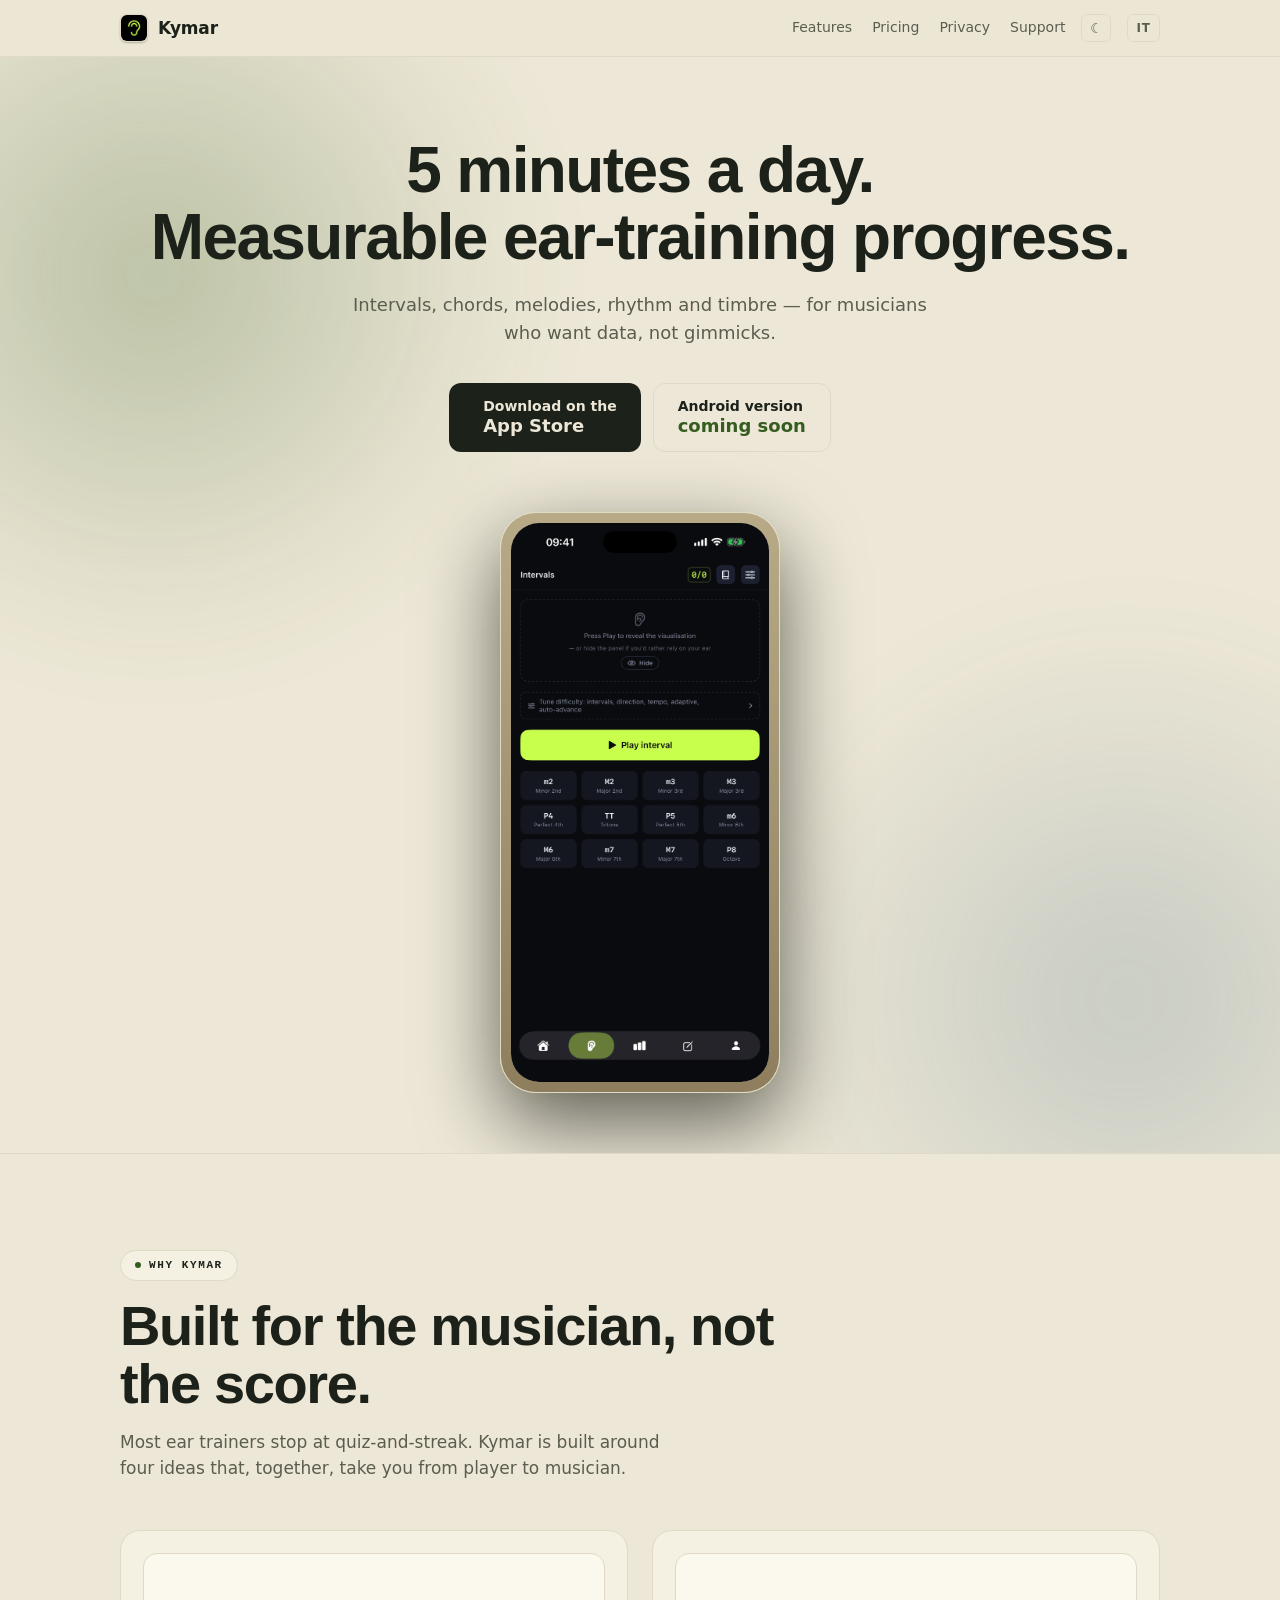
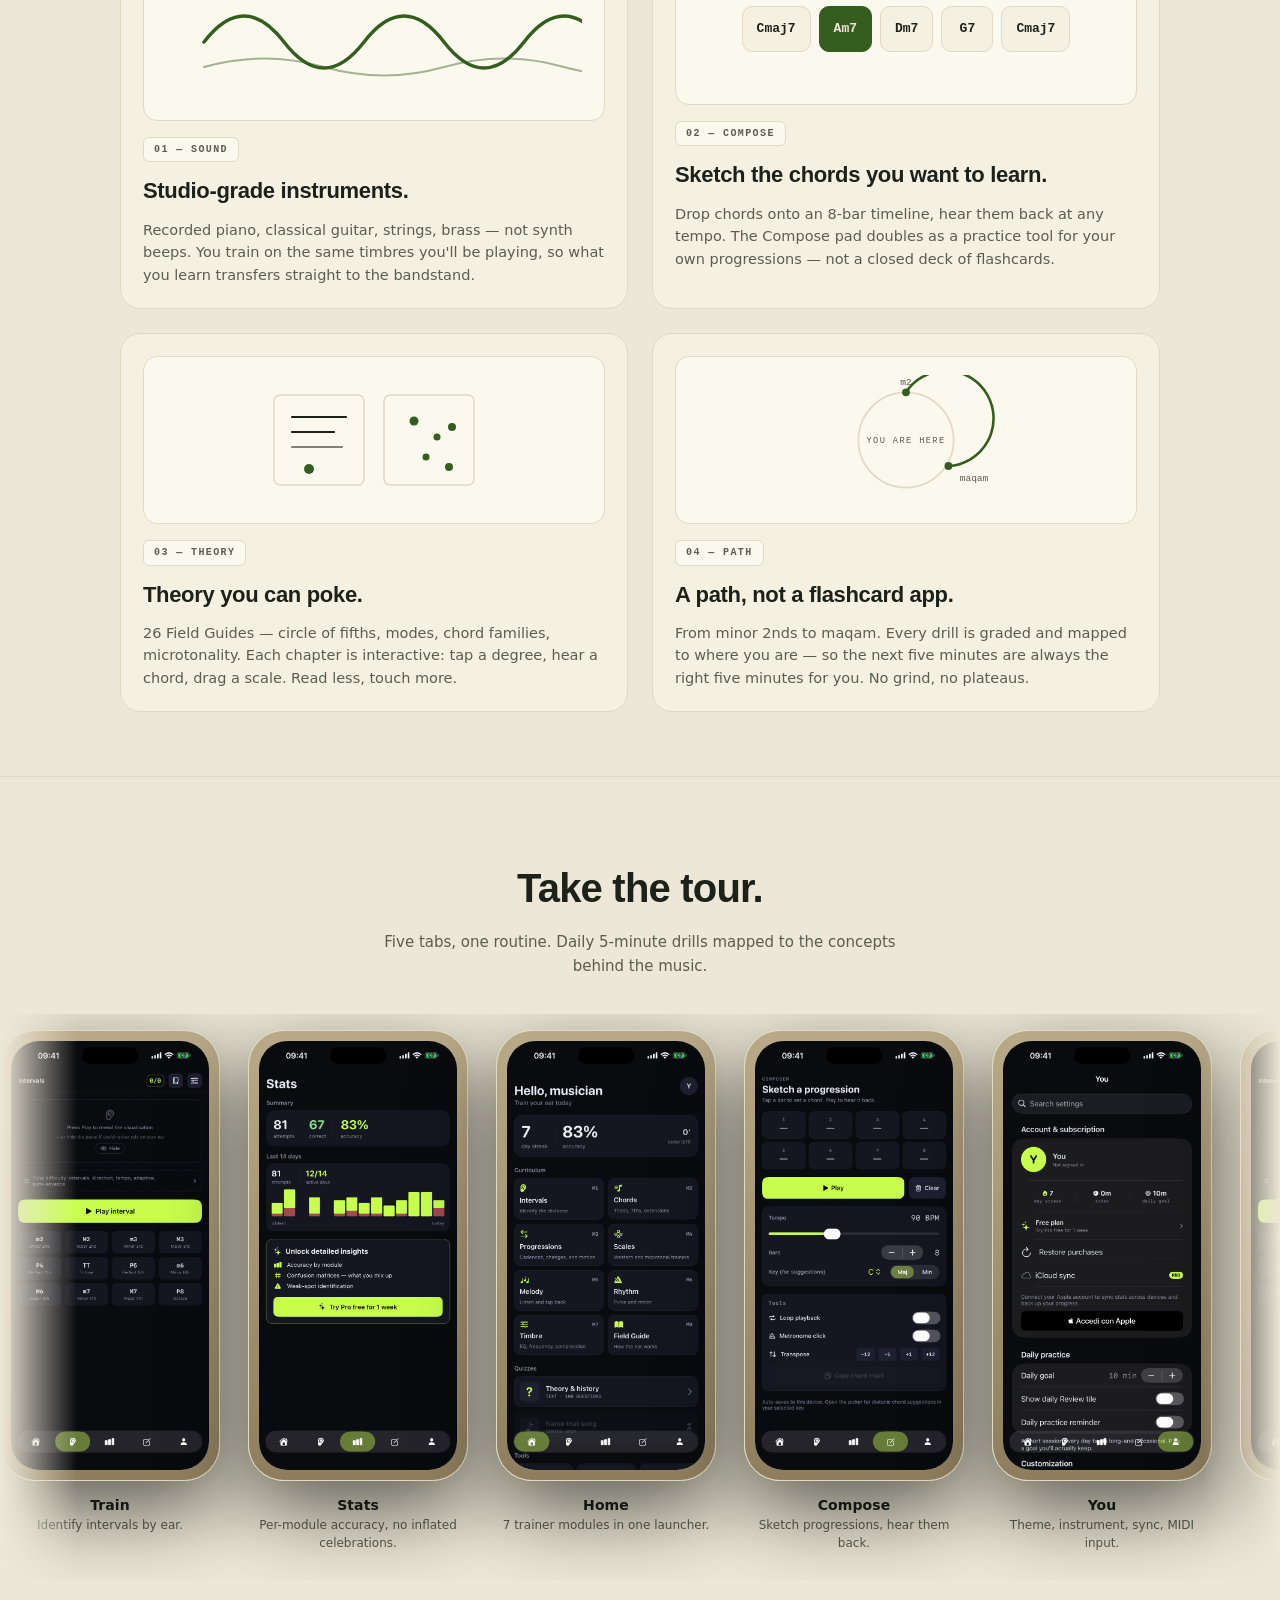
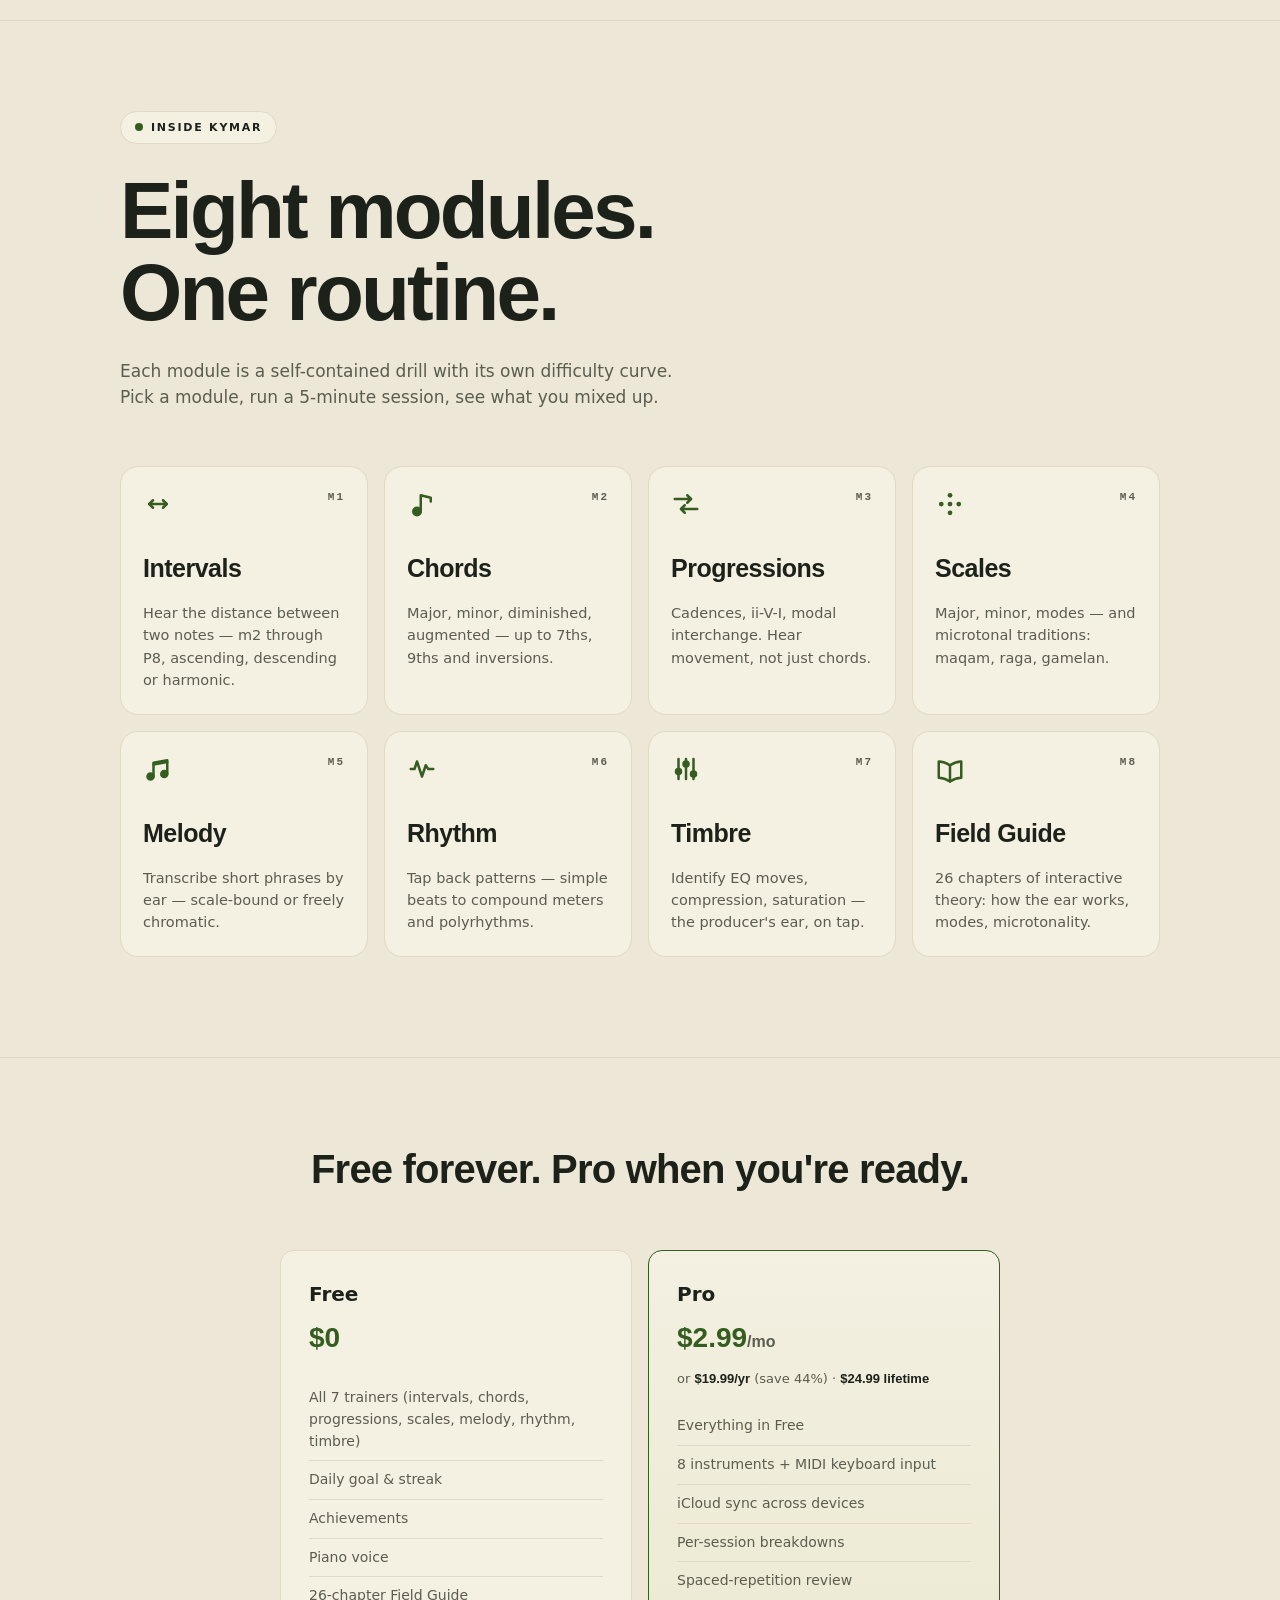
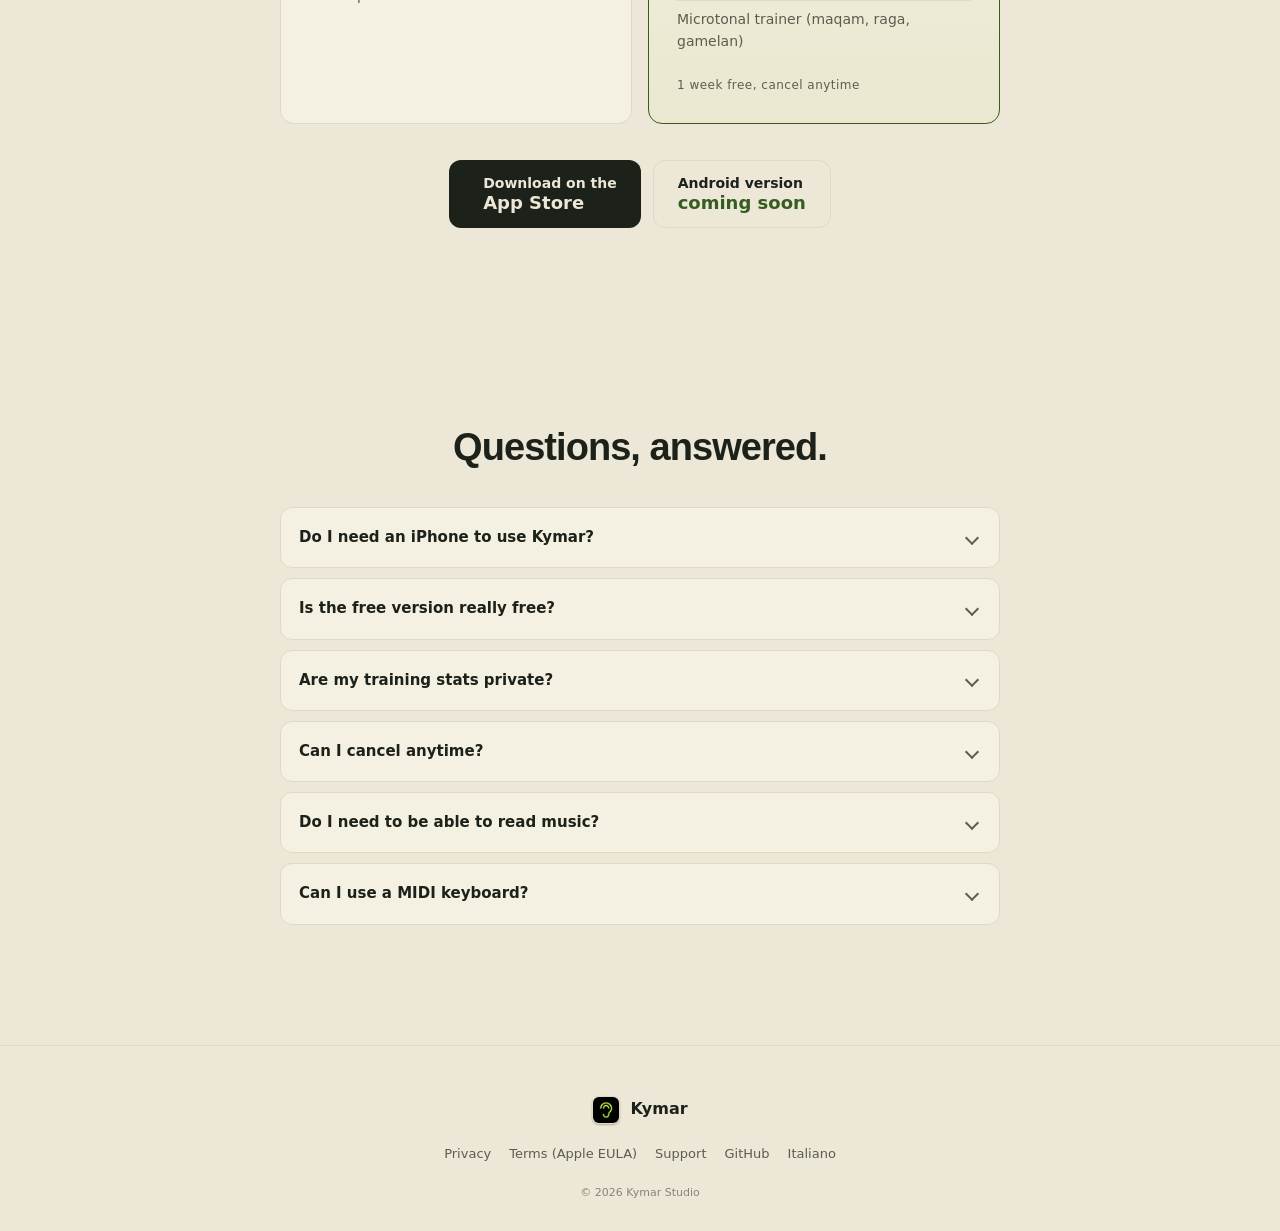
==== commit d7ddc15e: "Compact module cards + drop Pro badges - Squashed each card vertically: min-height 270→200, padding " ====
--- a/index.html
+++ b/index.html
@@ -6,7 +6,7 @@
 <meta name="theme-color" content="#0a0b0f">
 <title>Kymar — 5 minutes a day, measurable ear-training progress</title>
 <meta name="description" content="Daily ear-training practice for musicians. Intervals, chords, melodies, rhythm, timbre. Free on the App Store. Android coming soon.">
-<link rel="stylesheet" href="styles.css?v=6">
+<link rel="stylesheet" href="styles.css?v=7">
 <link rel="canonical" href="https://khalis-ux.github.io/kymar-site/">
 <link rel="alternate" hreflang="en" href="https://khalis-ux.github.io/kymar-site/">
 <link rel="alternate" hreflang="it" href="https://khalis-ux.github.io/kymar-site/it/">
@@ -360,7 +360,6 @@
         </div>
         <h3>Scales</h3>
         <p>Major, minor, modes — and microtonal traditions: maqam, raga, gamelan.</p>
-        <span class="module-badge">Pro · Microtonal</span>
       </article>
       <article class="module-card">
         <div class="module-card-head">
@@ -398,7 +397,6 @@
         </div>
         <h3>Timbre</h3>
         <p>Identify EQ moves, compression, saturation — the producer's ear, on tap.</p>
-        <span class="module-badge">Pro</span>
       </article>
       <article class="module-card">
         <div class="module-card-head">
@@ -513,6 +511,6 @@
   </div>
 </footer>
 
-<script src="app.js?v=6" defer></script>
+<script src="app.js?v=7" defer></script>
 </body>
 </html>
--- a/styles.css
+++ b/styles.css
@@ -608,15 +608,17 @@
   margin-bottom: 2px;
 }
 
-/* — Modules section ("Inside Kymar — Eight modules. One routine.") — */
+/* — Modules section ("Inside Kymar — Eight modules. One routine.") —
+   Matches the design comp exactly: left-aligned heading at display
+   scale, 4×2 grid of square-ish tiles, M# tag top-right, optional
+   "PRO · MICROTONAL" badge in the bottom-right corner.
+   The padding-bottom on each card is intentionally generous so the
+   badge has its own real estate and doesn't crowd the description. */
 
 .modules {
   padding: 90px 0 100px;
   border-top: 1px solid var(--divider);
 }
-/* Small pill label above the section heading — green dot + uppercase
-   tracked text. Used to scope the heading ("we're talking about the
-   app's internals now") without taking the visual weight of an h2. */
 .section-label {
   display: inline-flex;
   align-items: center;
@@ -626,62 +628,53 @@
   border-radius: 20px;
   font-size: 11px;
   font-weight: 600;
-  letter-spacing: 0.14em;
+  letter-spacing: 0.16em;
   text-transform: uppercase;
   color: var(--text);
   background: var(--surface);
-  margin-bottom: 22px;
+  margin-bottom: 26px;
 }
 .section-label::before {
   content: '';
-  width: 7px; height: 7px;
+  width: 8px; height: 8px;
   border-radius: 50%;
   background: var(--accent);
-  /* Slight glow ring so the dot reads as alive against any bg. */
-  box-shadow: 0 0 0 3px color-mix(in srgb, var(--accent) 20%, transparent);
 }
 .modules-h {
-  font-size: clamp(40px, 7vw, 72px);
-  font-weight: 800;
-  letter-spacing: -0.03em;
+  font-size: clamp(44px, 7vw, 80px);
+  font-weight: 800;
+  letter-spacing: -0.035em;
   line-height: 1.02;
-  margin: 0 0 22px;
+  margin: 0 0 26px;
   font-family: ui-rounded, "SF Pro Rounded", -apple-system, sans-serif;
 }
 .section-sub {
-  margin: 0 0 50px;
+  margin: 0 0 56px;
   font-size: clamp(15px, 1.4vw, 17px);
   color: var(--text-dim);
-  max-width: 620px;
-  line-height: 1.55;
+  max-width: 560px;
+  line-height: 1.5;
 }
 .module-grid {
   display: grid;
   grid-template-columns: repeat(4, 1fr);
-  gap: 14px;
+  gap: 16px;
 }
 .module-card {
   position: relative;
   background: var(--surface);
   border: 1px solid var(--divider);
   border-radius: 18px;
-  padding: 24px 22px 60px;
-  min-height: 230px;
+  padding: 22px 22px 22px;
+  min-height: 200px;
   display: flex;
   flex-direction: column;
-  transition: transform 0.25s ease, border-color 0.25s ease,
-              box-shadow 0.25s ease;
-}
-.module-card:hover {
-  transform: translateY(-3px);
-  border-color: color-mix(in srgb, var(--accent) 35%, var(--divider));
-  box-shadow: 0 14px 32px rgba(0, 0, 0, 0.18);
 }
 .module-card-head {
   display: flex;
   justify-content: space-between;
-  align-items: center;
-  margin-bottom: 36px;
+  align-items: flex-start;
+  margin-bottom: 30px;
 }
 .module-icon {
   color: var(--accent);
@@ -689,54 +682,36 @@
   align-items: center;
   justify-content: center;
 }
-.module-icon svg {
-  width: 28px; height: 28px;
-}
+.module-icon svg { width: 30px; height: 30px; stroke-width: 2; }
 .module-tag {
   font-family: ui-monospace, "SF Mono", Menlo, monospace;
   font-size: 11px;
   font-weight: 600;
-  letter-spacing: 0.14em;
+  letter-spacing: 0.18em;
   color: var(--text-dim);
 }
 .module-card h3 {
-  margin: 0 0 10px;
-  font-size: 22px;
-  font-weight: 800;
-  letter-spacing: -0.015em;
+  margin: 0 0 14px;
+  font-size: 25px;
+  font-weight: 800;
+  letter-spacing: -0.02em;
   font-family: ui-rounded, "SF Pro Rounded", -apple-system, sans-serif;
+  color: var(--text);
 }
 .module-card p {
   margin: 0;
-  font-size: 14px;
+  font-size: 14.5px;
   color: var(--text-dim);
   line-height: 1.55;
 }
-/* Pro / Microtonal corner badge — bottom-right of the card, calls
-   out tiers the user needs to upgrade for. Monospaced for the same
-   "system tag" feel as the M# label on the opposite corner. */
-.module-badge {
-  position: absolute;
-  bottom: 16px;
-  right: 16px;
-  padding: 4px 9px;
-  border-radius: 6px;
-  background: var(--surface-hi);
-  border: 1px solid var(--divider);
-  font-family: ui-monospace, "SF Mono", Menlo, monospace;
-  font-size: 10px;
-  font-weight: 700;
-  letter-spacing: 0.14em;
-  text-transform: uppercase;
-  color: var(--text);
-}
-
 @media (max-width: 980px) {
   .module-grid { grid-template-columns: repeat(2, 1fr); }
-}
-@media (max-width: 520px) {
+  .modules-h { font-size: clamp(36px, 7vw, 56px); }
+}
+@media (max-width: 540px) {
   .module-grid { grid-template-columns: 1fr; }
   .modules { padding: 70px 0 80px; }
+  .module-card { min-height: 220px; padding: 24px 22px 60px; }
 }
 .pro-tag {
   display: inline-block;
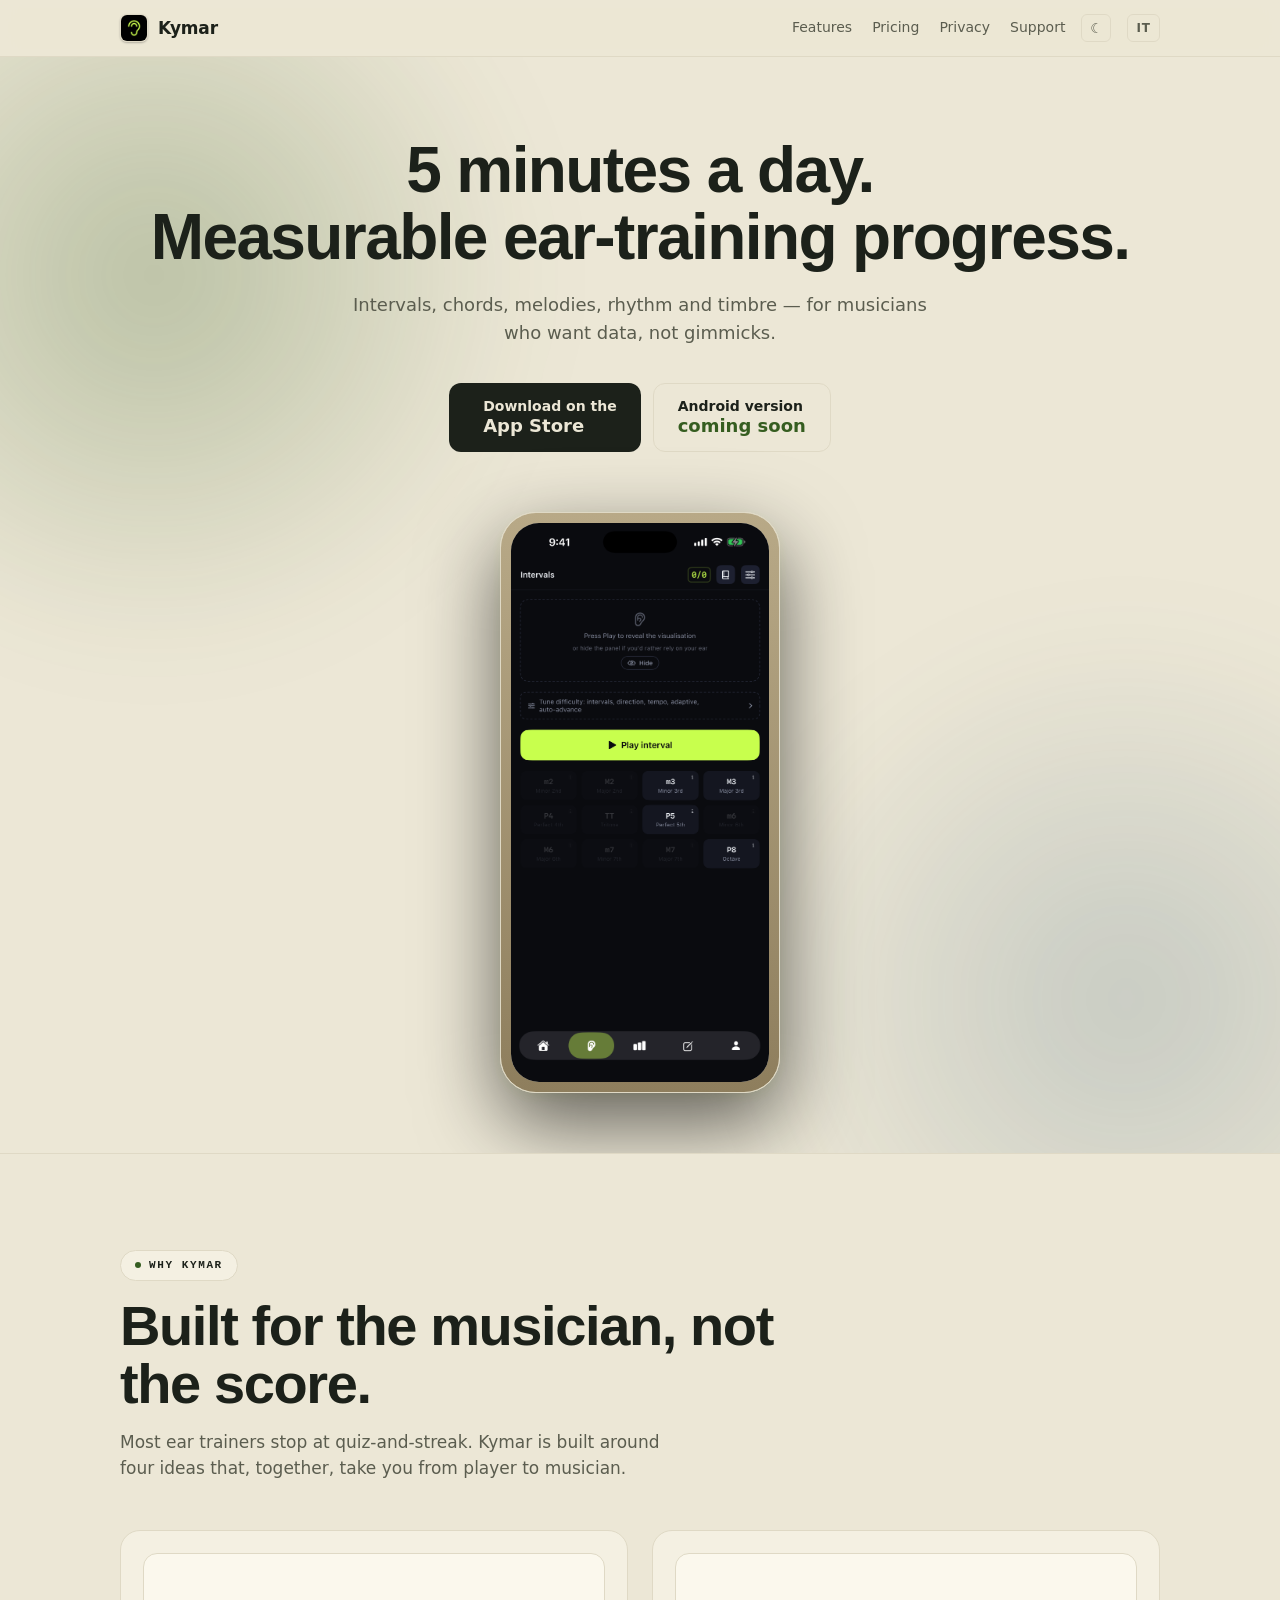
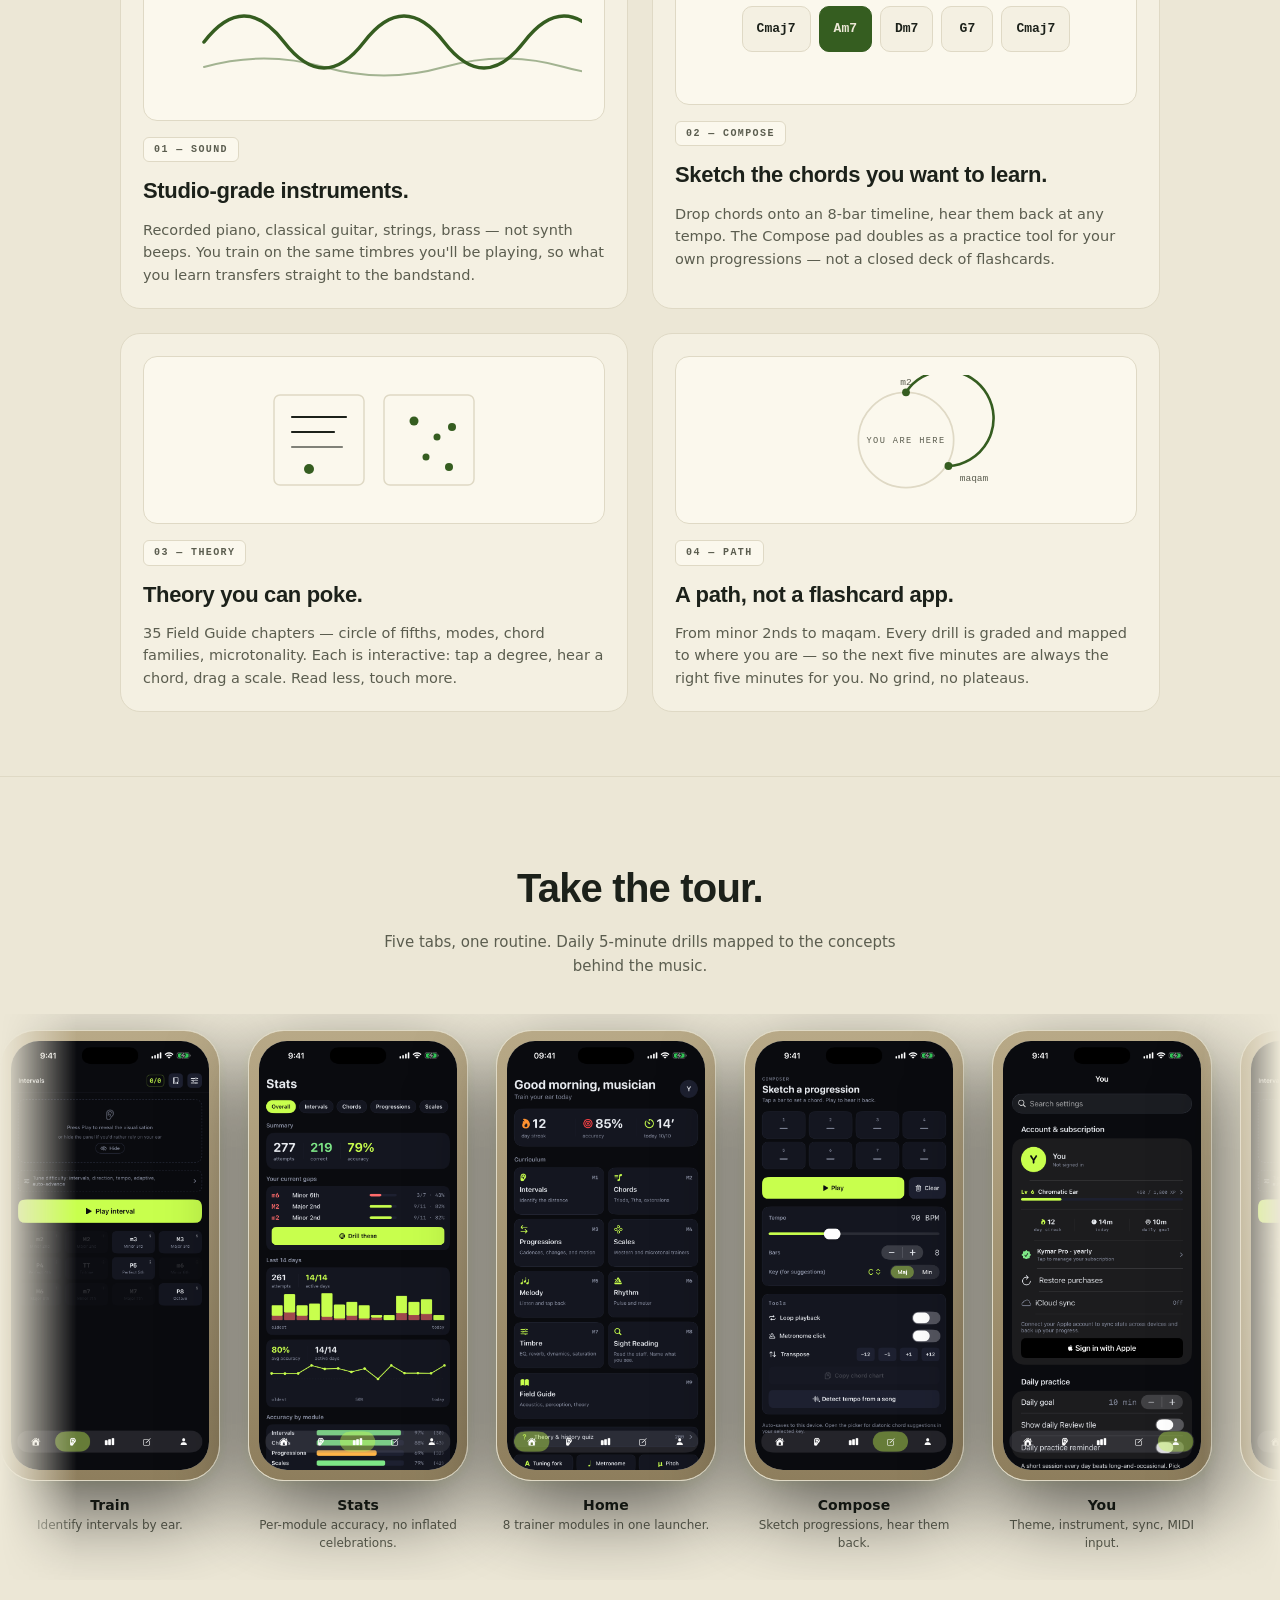
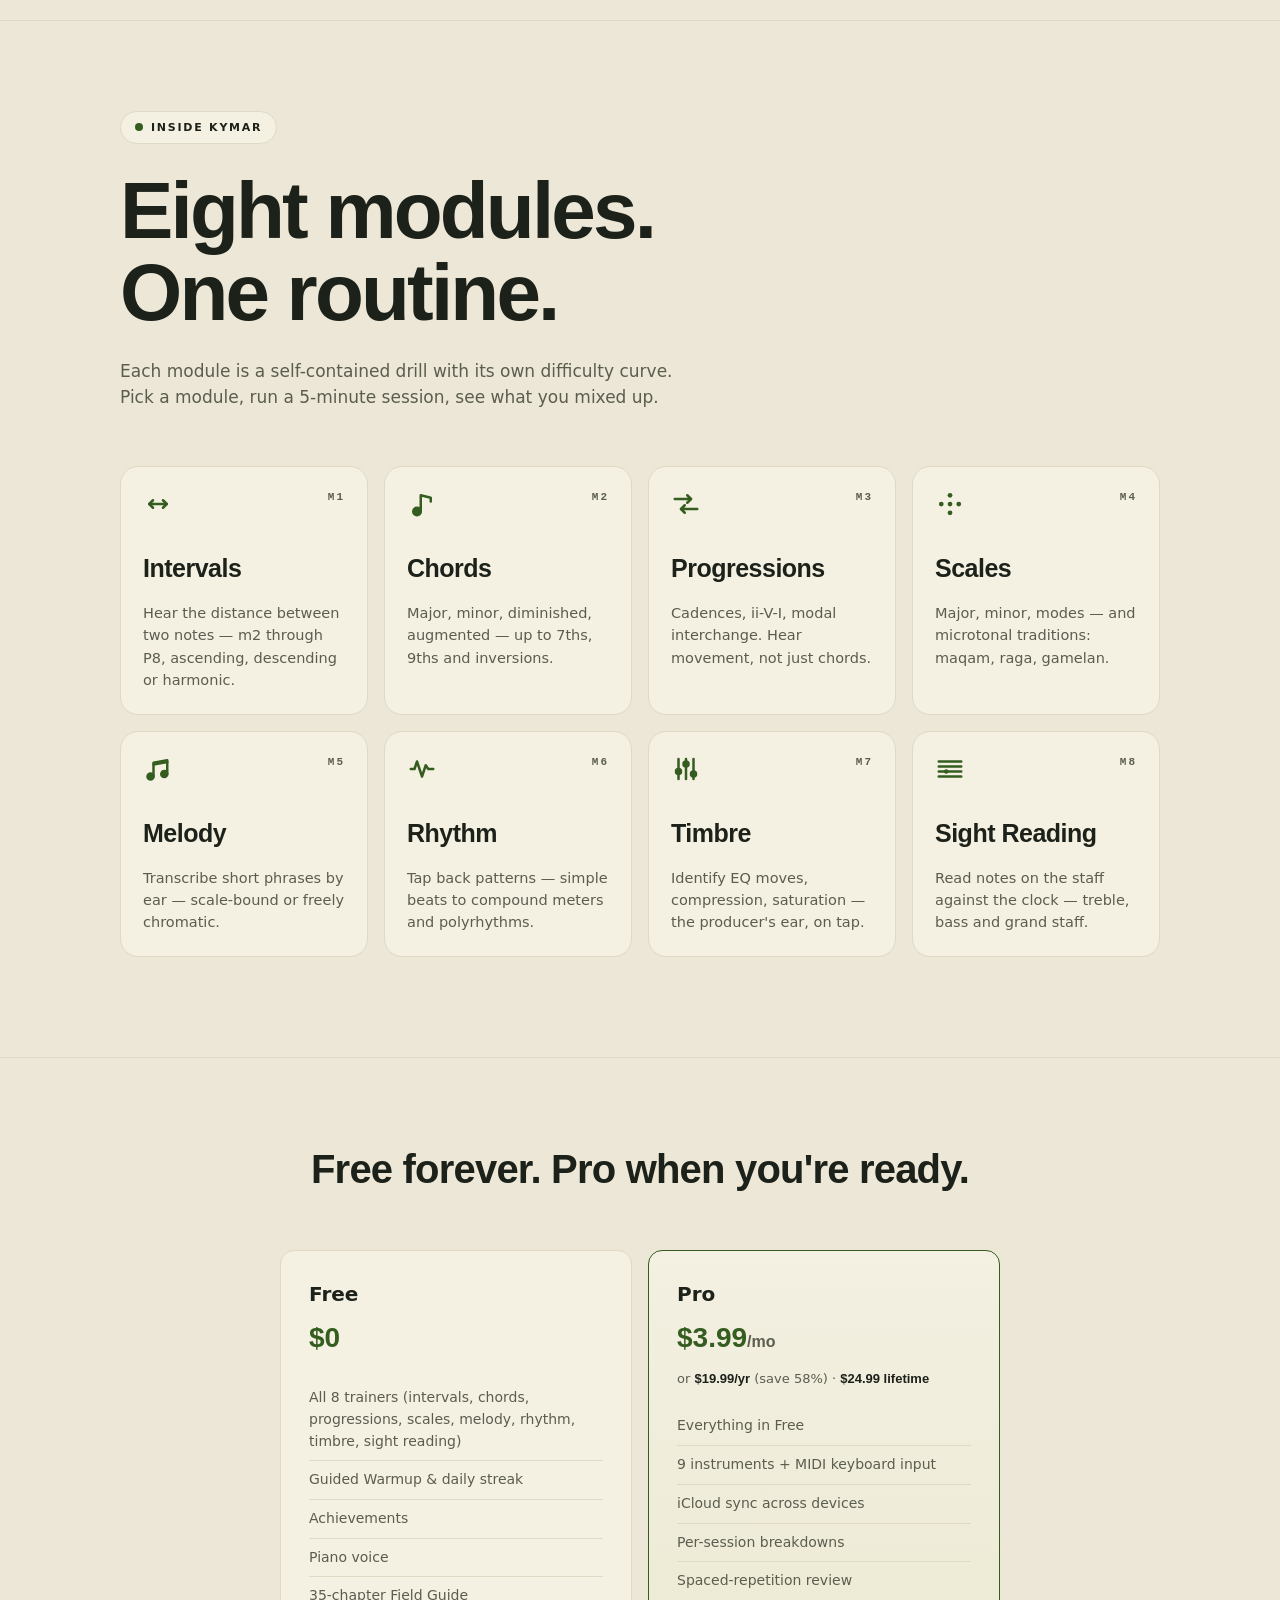
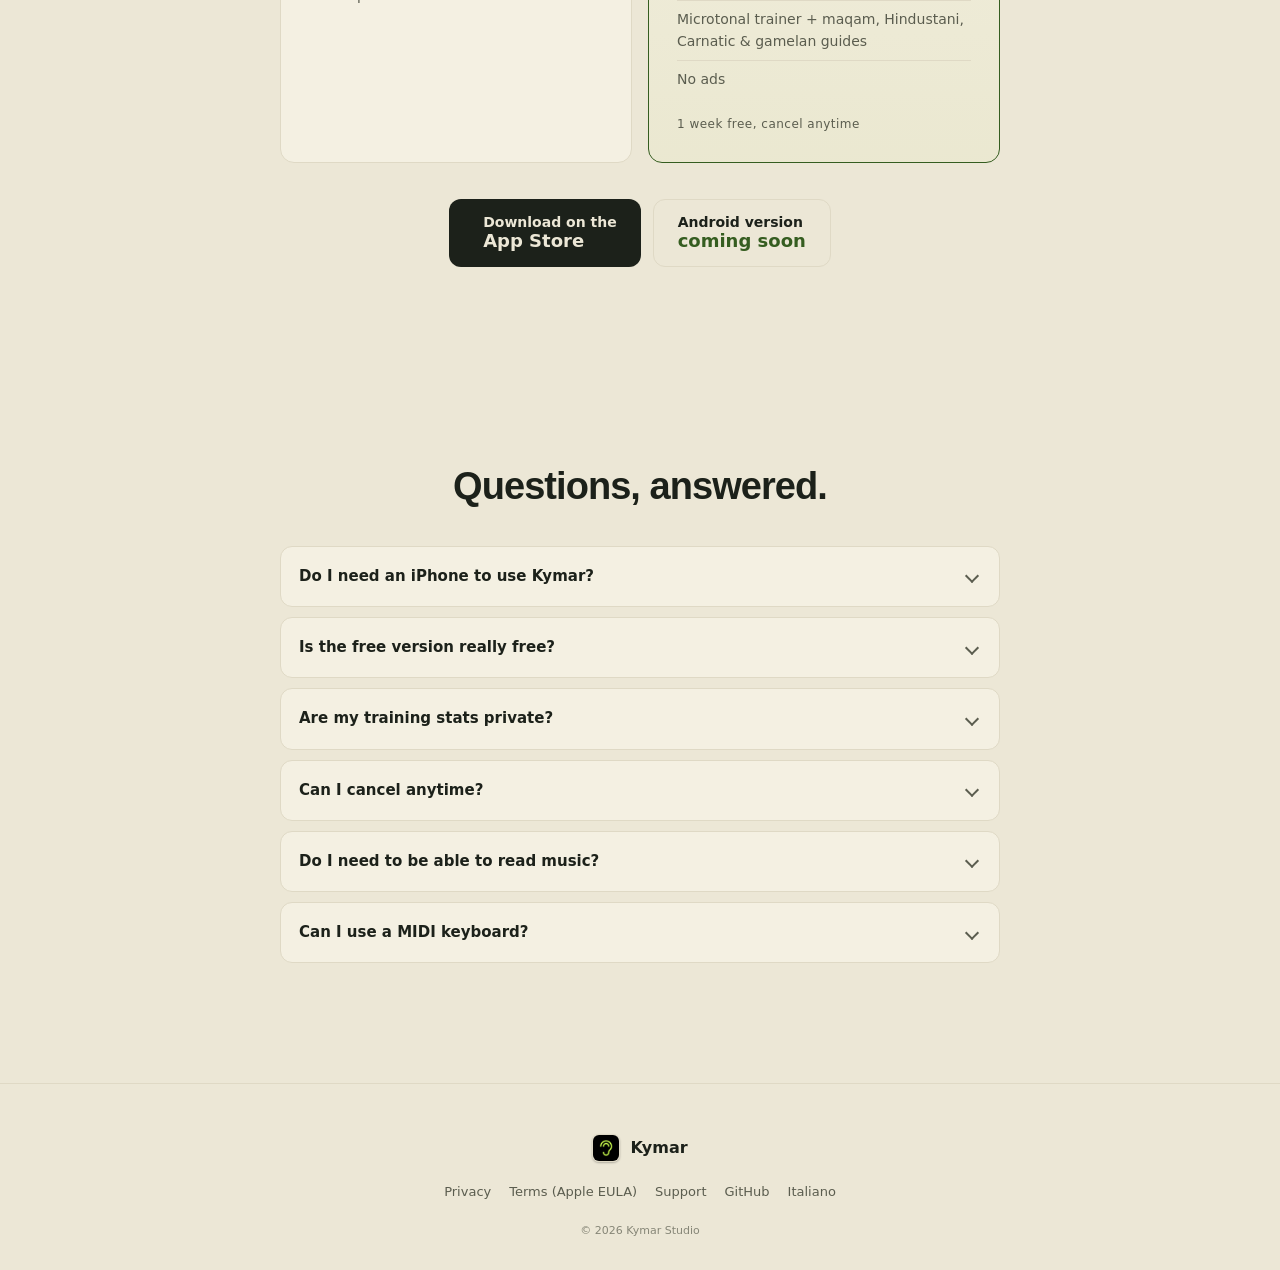
==== commit 3b5ae086: "Align site with current app: modules, instruments, pricing, screenshots - M8 is Sight Reading (not F" ====
--- a/index.html
+++ b/index.html
@@ -6,7 +6,7 @@
 <meta name="theme-color" content="#0a0b0f">
 <title>Kymar — 5 minutes a day, measurable ear-training progress</title>
 <meta name="description" content="Daily ear-training practice for musicians. Intervals, chords, melodies, rhythm, timbre. Free on the App Store. Android coming soon.">
-<link rel="stylesheet" href="styles.css?v=7">
+<link rel="stylesheet" href="styles.css?v=9">
 <link rel="canonical" href="https://khalis-ux.github.io/kymar-site/">
 <link rel="alternate" hreflang="en" href="https://khalis-ux.github.io/kymar-site/">
 <link rel="alternate" hreflang="it" href="https://khalis-ux.github.io/kymar-site/it/">
@@ -50,7 +50,7 @@
   ],
   "offers": [
     {"@type": "Offer", "price": "0",     "priceCurrency": "USD", "name": "Free"},
-    {"@type": "Offer", "price": "2.99",  "priceCurrency": "USD", "name": "Pro Monthly"},
+    {"@type": "Offer", "price": "3.99",  "priceCurrency": "USD", "name": "Pro Monthly"},
     {"@type": "Offer", "price": "19.99", "priceCurrency": "USD", "name": "Pro Yearly"},
     {"@type": "Offer", "price": "24.99", "priceCurrency": "USD", "name": "Pro Lifetime"}
   ]
@@ -187,8 +187,8 @@
         <span class="why-card-label">03 — THEORY</span>
         <h3 class="why-card-title">Theory you can poke.</h3>
         <p class="why-card-body">
-          26 Field Guides — circle of fifths, modes, chord families,
-          microtonality. Each chapter is interactive: tap a degree,
+          35 Field Guide chapters — circle of fifths, modes, chord
+          families, microtonality. Each is interactive: tap a degree,
           hear a chord, drag a scale. Read less, touch more.
         </p>
       </article>
@@ -256,9 +256,9 @@
       </figure>
       <figure>
         <div class="phone-frame"><div class="phone-screen">
-          <img src="screenshots/01-home-en.png" alt="Home tab with the curriculum grid of 7 trainer modules" loading="eager" decoding="async">
-        </div></div>
-        <figcaption><strong>Home</strong>7 trainer modules in one launcher.</figcaption>
+          <img src="screenshots/01-home-en.png" alt="Home tab with the curriculum grid of 8 trainer modules" loading="eager" decoding="async">
+        </div></div>
+        <figcaption><strong>Home</strong>8 trainer modules in one launcher.</figcaption>
       </figure>
       <figure>
         <div class="phone-frame"><div class="phone-screen">
@@ -289,7 +289,44 @@
         <div class="phone-frame"><div class="phone-screen">
           <img src="screenshots/01-home-en.png" alt="" loading="eager" decoding="async">
         </div></div>
-        <figcaption><strong>Home</strong>7 trainer modules in one launcher.</figcaption>
+        <figcaption><strong>Home</strong>8 trainer modules in one launcher.</figcaption>
+      </figure>
+      <figure aria-hidden="true">
+        <div class="phone-frame"><div class="phone-screen">
+          <img src="screenshots/03-compose-en.png" alt="" loading="eager" decoding="async">
+        </div></div>
+        <figcaption><strong>Compose</strong>Sketch progressions, hear them back.</figcaption>
+      </figure>
+      <figure aria-hidden="true">
+        <div class="phone-frame"><div class="phone-screen">
+          <img src="screenshots/05-you-en.png" alt="" loading="eager" decoding="async">
+        </div></div>
+        <figcaption><strong>You</strong>Theme, instrument, sync, MIDI input.</figcaption>
+      </figure>
+      <!-- Third identical set — extends the track so the loop's
+           half-cycle stride (1 set worth = 1240px) is smaller than
+           the visible viewport on any practical monitor. With only
+           two sets the visible viewport could overrun the right
+           edge of the track right before the wrap, leaving 200+px
+           of empty space that "popped" cards back when the animation
+           reset. Three sets push the safe viewport to ~2480px. -->
+      <figure aria-hidden="true">
+        <div class="phone-frame"><div class="phone-screen">
+          <img src="screenshots/02-train-en.png" alt="" loading="eager" decoding="async">
+        </div></div>
+        <figcaption><strong>Train</strong>Identify intervals by ear.</figcaption>
+      </figure>
+      <figure aria-hidden="true">
+        <div class="phone-frame"><div class="phone-screen">
+          <img src="screenshots/04-stats-en.png" alt="" loading="eager" decoding="async">
+        </div></div>
+        <figcaption><strong>Stats</strong>Per-module accuracy, no inflated celebrations.</figcaption>
+      </figure>
+      <figure aria-hidden="true">
+        <div class="phone-frame"><div class="phone-screen">
+          <img src="screenshots/01-home-en.png" alt="" loading="eager" decoding="async">
+        </div></div>
+        <figcaption><strong>Home</strong>8 trainer modules in one launcher.</figcaption>
       </figure>
       <figure aria-hidden="true">
         <div class="phone-frame"><div class="phone-screen">
@@ -402,14 +439,14 @@
         <div class="module-card-head">
           <span class="module-icon" aria-hidden="true">
             <svg viewBox="0 0 24 24" fill="none" stroke="currentColor" stroke-width="2" stroke-linecap="round" stroke-linejoin="round">
-              <path d="M3 6c3 0 6 1 9 3 3-2 6-3 9-3v13c-3 0-6 1-9 3-3-2-6-3-9-3z"/>
-              <path d="M12 9v13"/>
+              <path d="M3 6h18M3 10h18M3 14h18M3 18h18"/>
+              <circle cx="9" cy="14" r="1.8" fill="currentColor" stroke="none"/>
             </svg>
           </span>
           <span class="module-tag">M8</span>
         </div>
-        <h3>Field Guide</h3>
-        <p>26 chapters of interactive theory: how the ear works, modes, microtonality.</p>
+        <h3>Sight Reading</h3>
+        <p>Read notes on the staff against the clock — treble, bass and grand staff.</p>
       </article>
     </div>
   </div>
@@ -423,24 +460,25 @@
         <h3>Free</h3>
         <p class="plan-price">$0</p>
         <ul>
-          <li>All 7 trainers (intervals, chords, progressions, scales, melody, rhythm, timbre)</li>
-          <li>Daily goal &amp; streak</li>
+          <li>All 8 trainers (intervals, chords, progressions, scales, melody, rhythm, timbre, sight reading)</li>
+          <li>Guided Warmup &amp; daily streak</li>
           <li>Achievements</li>
           <li>Piano voice</li>
-          <li>26-chapter Field Guide</li>
+          <li>35-chapter Field Guide</li>
         </ul>
       </div>
       <div class="plan plan-featured">
         <h3>Pro</h3>
-        <p class="plan-price">$2.99<span class="plan-price-unit">/mo</span></p>
-        <p class="plan-price-alt">or <strong>$19.99/yr</strong> (save 44%) · <strong>$24.99 lifetime</strong></p>
+        <p class="plan-price">$3.99<span class="plan-price-unit">/mo</span></p>
+        <p class="plan-price-alt">or <strong>$19.99/yr</strong> (save 58%) · <strong>$24.99 lifetime</strong></p>
         <ul>
           <li>Everything in Free</li>
-          <li>8 instruments + MIDI keyboard input</li>
+          <li>9 instruments + MIDI keyboard input</li>
           <li>iCloud sync across devices</li>
           <li>Per-session breakdowns</li>
           <li>Spaced-repetition review</li>
-          <li>Microtonal trainer (maqam, raga, gamelan)</li>
+          <li>Microtonal trainer + maqam, Hindustani, Carnatic &amp; gamelan guides</li>
+          <li>No ads</li>
         </ul>
         <p class="plan-note">1 week free, cancel anytime</p>
       </div>
@@ -470,7 +508,7 @@
       </details>
       <details>
         <summary>Is the free version really free?</summary>
-        <p>Yes, forever. All 7 trainer modules, the daily goal, the streak, and the 26-chapter Field Guide are free. Pro adds 8 extra instruments, MIDI keyboard input, iCloud sync, detailed stats, spaced-repetition review and the microtonal trainer.</p>
+        <p>Yes, forever. All 8 trainer modules, the guided Warmup, the daily streak, and the 35-chapter Field Guide are free. Pro adds 8 more instruments (9 in total), MIDI keyboard input, iCloud sync, detailed per-session stats, spaced-repetition review, the microtonal trainer with its maqam/Hindustani/Carnatic/gamelan guides — and removes ads.</p>
       </details>
       <details>
         <summary>Are my training stats private?</summary>
@@ -511,6 +549,6 @@
   </div>
 </footer>
 
-<script src="app.js?v=7" defer></script>
+<script src="app.js?v=9" defer></script>
 </body>
 </html>
--- a/styles.css
+++ b/styles.css
@@ -540,22 +540,20 @@
     transparent 0%, #000 6%, #000 94%, transparent 100%);
 }
 
-/* The track holds 10 figures (5 unique × 2 for the loop). For the
-   loop to be visually seamless, the keyframe end position must
-   correspond exactly to "5 cards + 5 gaps" (the half-track stride),
-   so that after the translate the first card of set B (A') lands
-   pixel-precisely where set A's first card (A) started.
-   We previously used `gap: 28px` + `translateX(calc(-50% - 14px))`,
-   where the `-14px` was a hand-rolled half-gap fudge factor — but
-   CSS `gap` only inserts space BETWEEN siblings (9 gaps for 10
-   children), so `-50%` of the track width was "5 cards + 4.5 gaps".
-   The 14px fudge tried to make up for the missing half-gap, but
-   sub-pixel rounding across phone-frame widths accumulated over
-   the 45s cycle and the loop visibly hitched at the wrap point.
-   The fix: drop `gap` entirely, give every figure (including the
-   last) `margin-right: 28px`. Now the track is exactly
-   `10 × (220 + 28) = 2480px` and `-50%` is exactly `5 × 248 = 1240px`
-   — i.e. "5 cards + 5 gaps", the seamless stride, with no fudge. */
+/* The track holds 15 figures (5 unique × 3 identical sets). The
+   loop translates by 1 set's worth per cycle (-33.3333% of 3
+   sets = exactly 1 set = 5 × (220 + 28) = 1240px).
+   Why 3 sets and not 2: with 2 sets the half-track stride is
+   1240px. At wrap-time the visible viewport shows track-x ∈
+   [1240, 1240 + viewport-width]. On any monitor wider than 1240
+   that overruns the right end of the track and leaves an empty
+   strip of bg visible — which on the next loop iteration "fills
+   back in" with cards, giving the user the unmistakable
+   "photos disappear and reappear" effect. Three sets push the
+   safe-viewport ceiling from 1240 to 2480, covering everything
+   short of an ultrawide. Each figure is 248px wide (220 phone-
+   frame + 28 right margin) — fixed via `flex: 0 0 220px` so the
+   stride is byte-precise regardless of figcaption text length. */
 .marquee-track {
   display: flex;
   width: max-content;
@@ -568,7 +566,8 @@
 }
 @keyframes kymar-scroll {
   from { transform: translateX(0); }
-  to   { transform: translateX(-50%); }
+  /* -33.3333% of the 3-set track = exactly 1 set worth = 1240px. */
+  to   { transform: translateX(-33.3333%); }
 }
 @media (prefers-reduced-motion: reduce) {
   .marquee-track { animation: none; }
@@ -586,11 +585,22 @@
                               the last figure so the half-track stride
                               equals "5 cards + 5 gaps" (see kymar-scroll
                               keyframe comment above). */
-  flex: 0 0 auto;
+  /* Fixed width via flex-basis (NOT `flex: 0 0 auto`). With `auto`
+     the figure shrinks to its content's intrinsic width, which is
+     `max(phone-frame, figcaption)` — but figcaption text length
+     varies per card, so each figure's effective width could differ
+     by a few sub-pixels. After 10 figures those rounding errors
+     accumulate and the -50% wrap lands a couple of px off, which
+     reads visually as cards "popping in/out" at the loop point.
+     Pinning every figure to exactly 220px guarantees the half-track
+     stride is 5 × (220 + 28) = 1240px, byte-precise. */
+  flex: 0 0 220px;
+  width: 220px;
   display: flex; flex-direction: column; align-items: center; gap: 14px;
 }
 .marquee .phone-frame {
-  width: 220px;
+  width: 100%;             /* fill the figure's 220px so the bezel
+                              and figcaption share the same width. */
   transition: transform .25s ease, box-shadow .25s ease;
 }
 .marquee .phone-frame:hover {
@@ -669,6 +679,18 @@
   min-height: 200px;
   display: flex;
   flex-direction: column;
+  transition: transform 0.25s ease, border-color 0.25s ease,
+              box-shadow 0.25s ease;
+}
+.module-card:hover {
+  /* Punchier than .why-card:hover because module cards are taller
+     (~200pt min vs ~150pt) — same -2pt lift looked muted on the bigger
+     surface area. Same direction of treatment (accent border + lift +
+     soft shadow), just dialled to compensate for card scale so the
+     hover reads from the same distance as the Why-Kymar cards. */
+  border-color: var(--accent);
+  transform: translateY(-4px);
+  box-shadow: 0 16px 40px rgba(0, 0, 0, 0.12);
 }
 .module-card-head {
   display: flex;
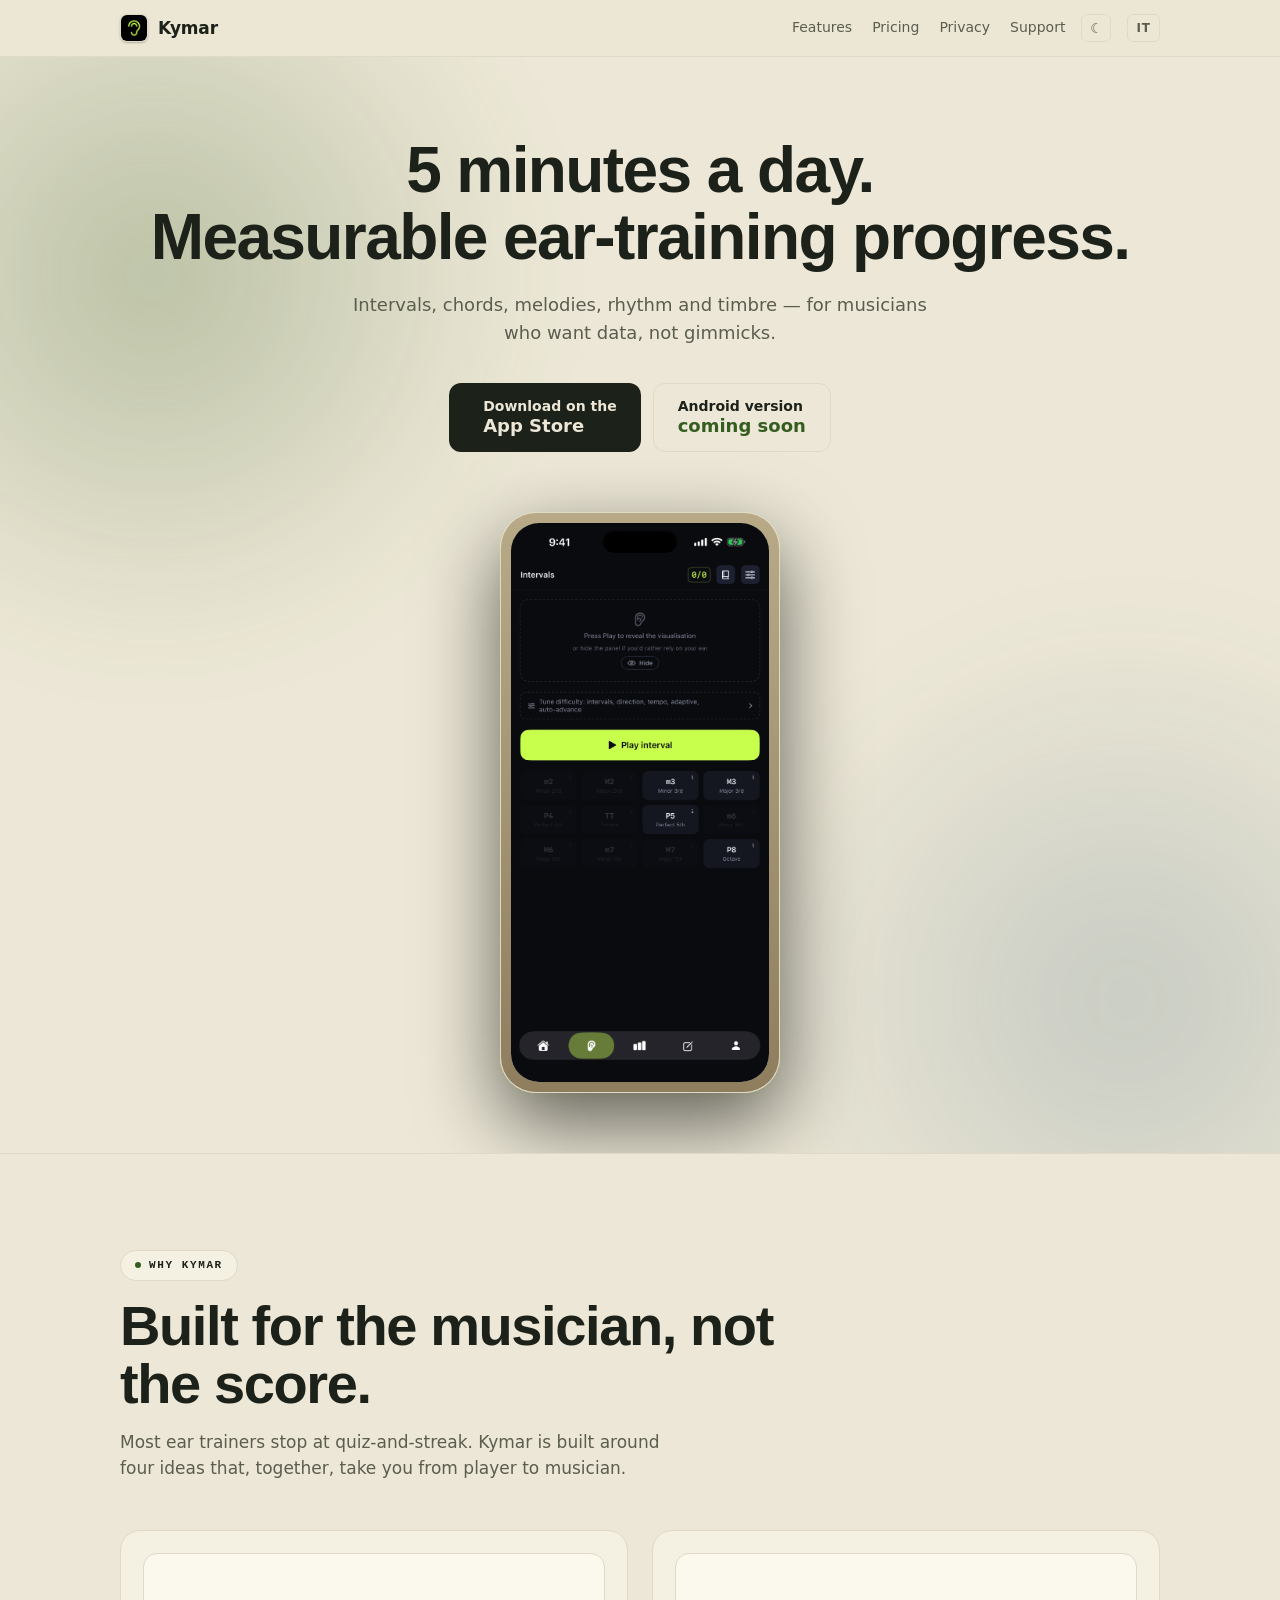
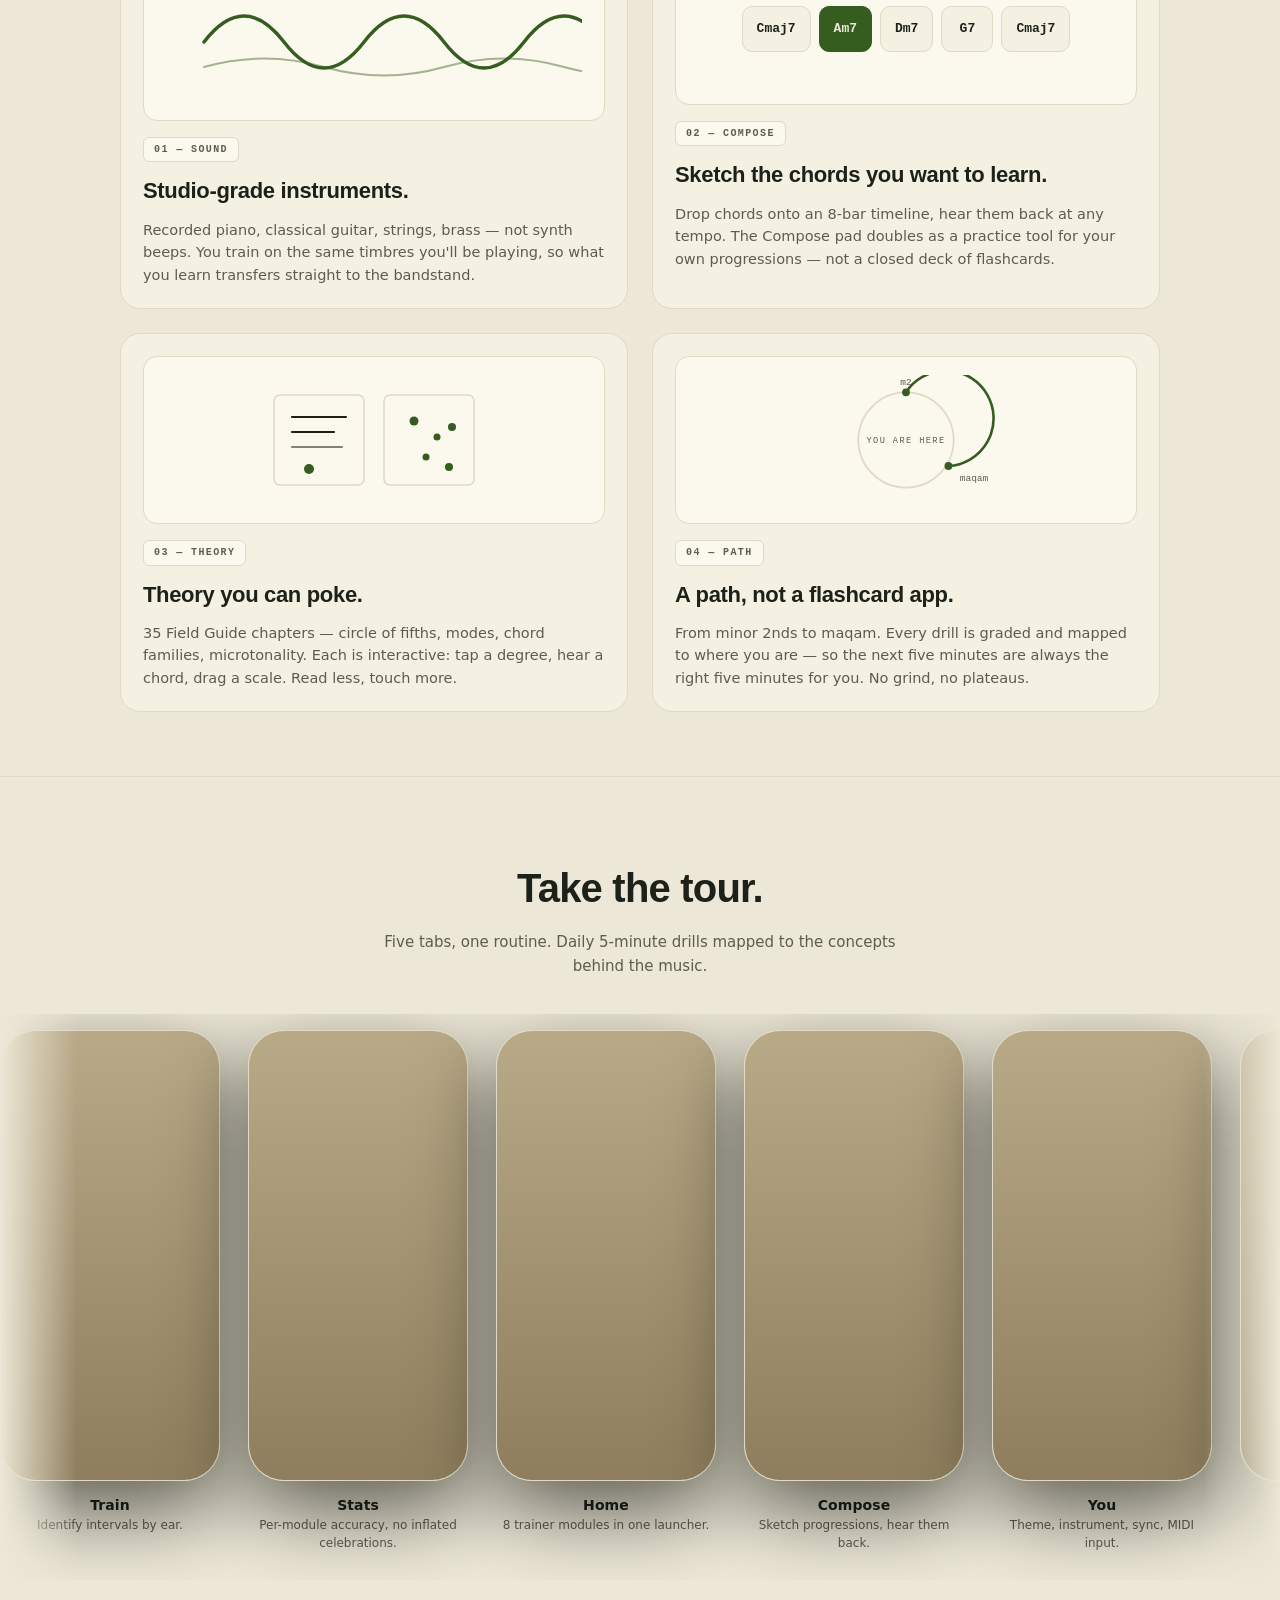
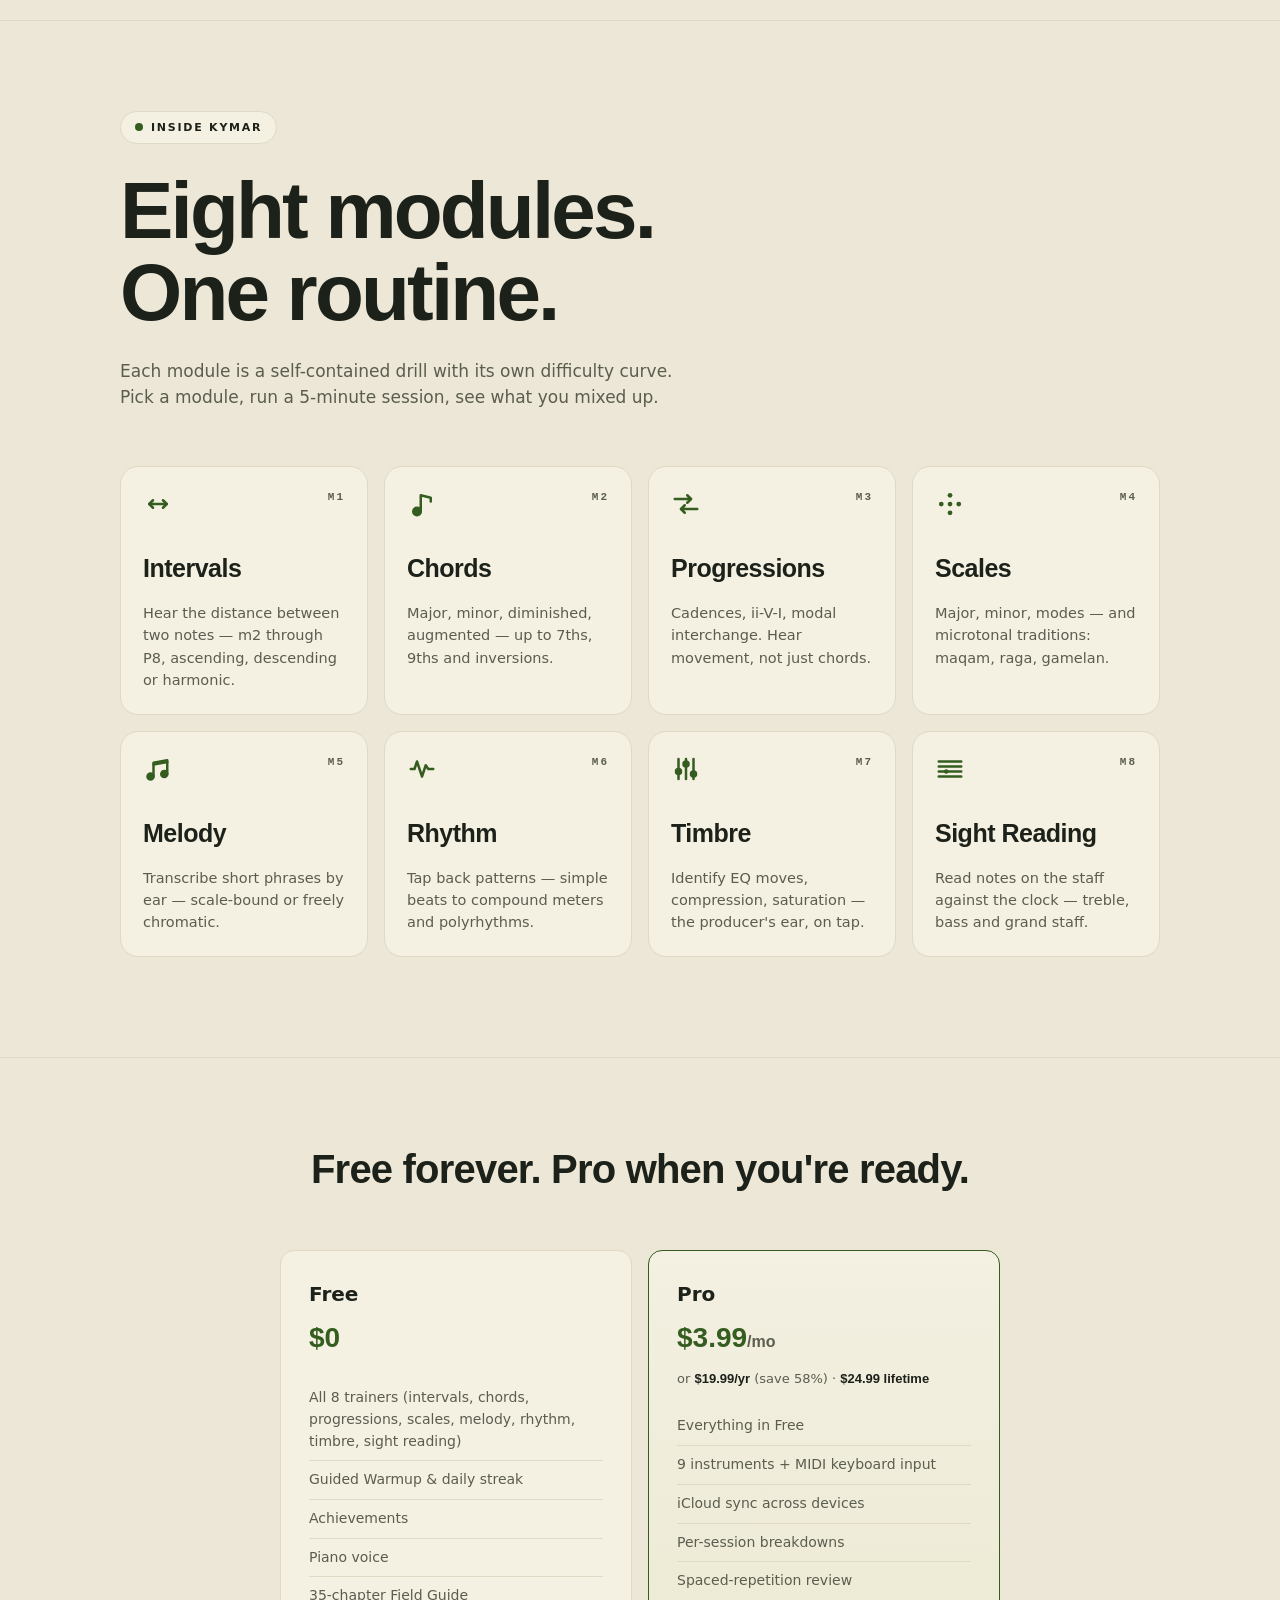
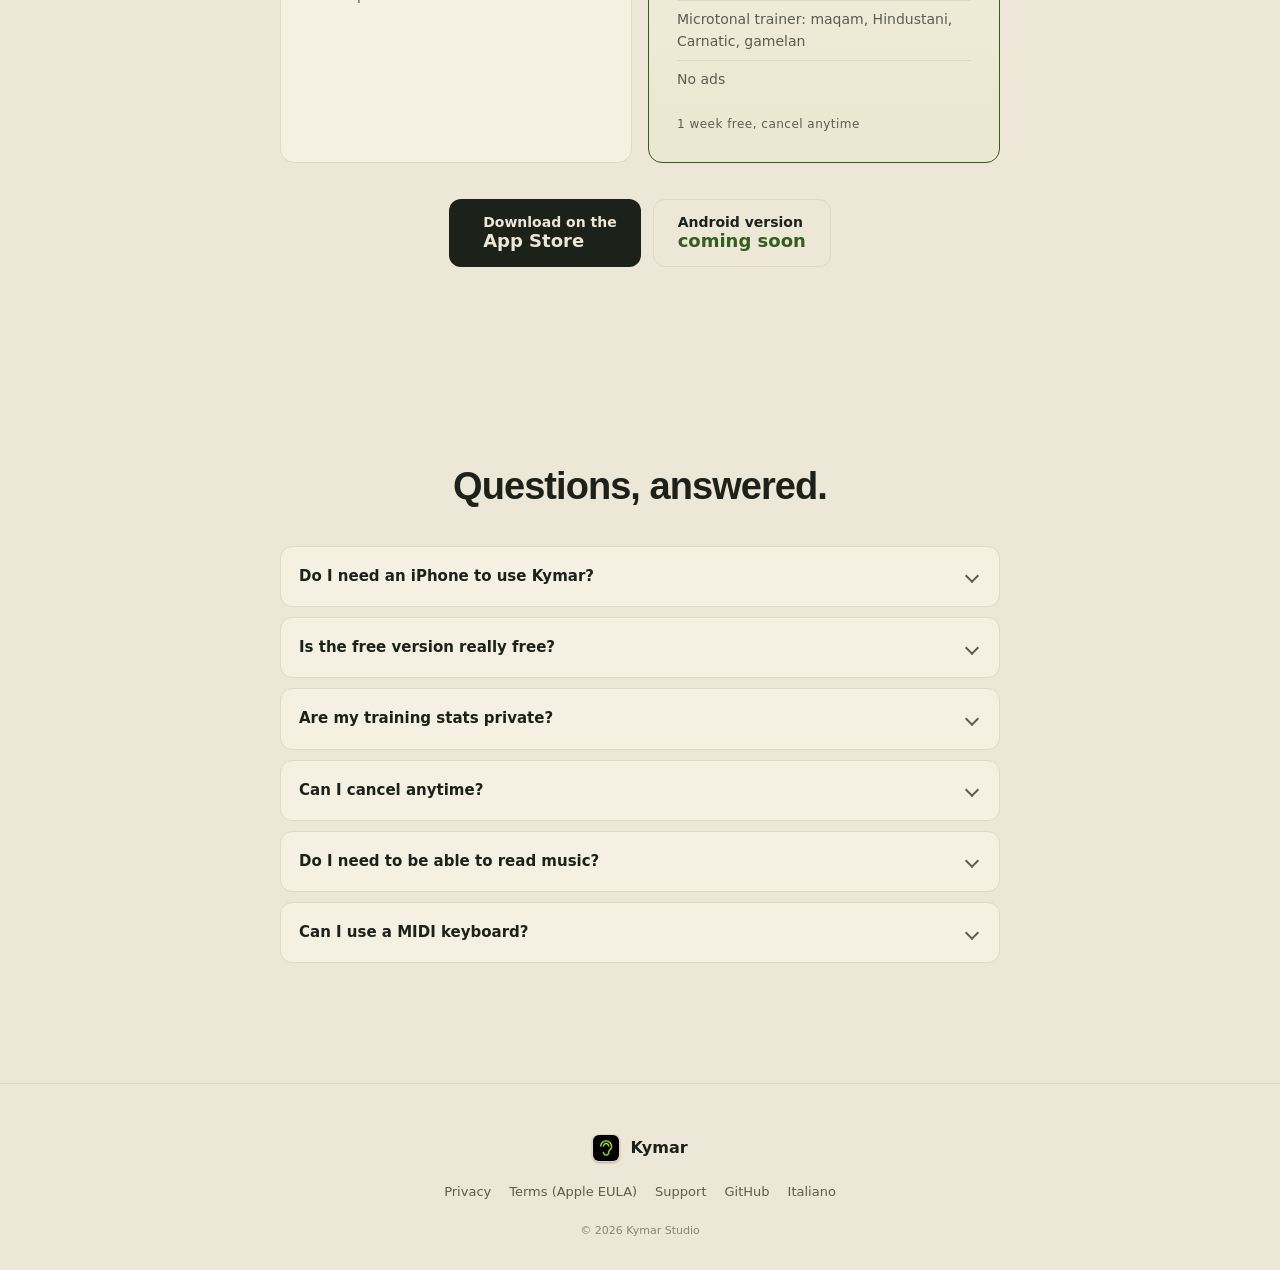
==== commit 78be5cab: "Pricing/FAQ: microtonal is the trainer (4 traditions), not the free guides" ====
--- a/index.html
+++ b/index.html
@@ -477,7 +477,7 @@
           <li>iCloud sync across devices</li>
           <li>Per-session breakdowns</li>
           <li>Spaced-repetition review</li>
-          <li>Microtonal trainer + maqam, Hindustani, Carnatic &amp; gamelan guides</li>
+          <li>Microtonal trainer: maqam, Hindustani, Carnatic, gamelan</li>
           <li>No ads</li>
         </ul>
         <p class="plan-note">1 week free, cancel anytime</p>
@@ -508,7 +508,7 @@
       </details>
       <details>
         <summary>Is the free version really free?</summary>
-        <p>Yes, forever. All 8 trainer modules, the guided Warmup, the daily streak, and the 35-chapter Field Guide are free. Pro adds 8 more instruments (9 in total), MIDI keyboard input, iCloud sync, detailed per-session stats, spaced-repetition review, the microtonal trainer with its maqam/Hindustani/Carnatic/gamelan guides — and removes ads.</p>
+        <p>Yes, forever. All 8 trainer modules, the guided Warmup, the daily streak, and the 35-chapter Field Guide are free. Pro adds 8 more instruments (9 in total), MIDI keyboard input, iCloud sync, detailed per-session stats, spaced-repetition review, the microtonal trainer (maqam, Hindustani, Carnatic, gamelan) — and removes ads.</p>
       </details>
       <details>
         <summary>Are my training stats private?</summary>
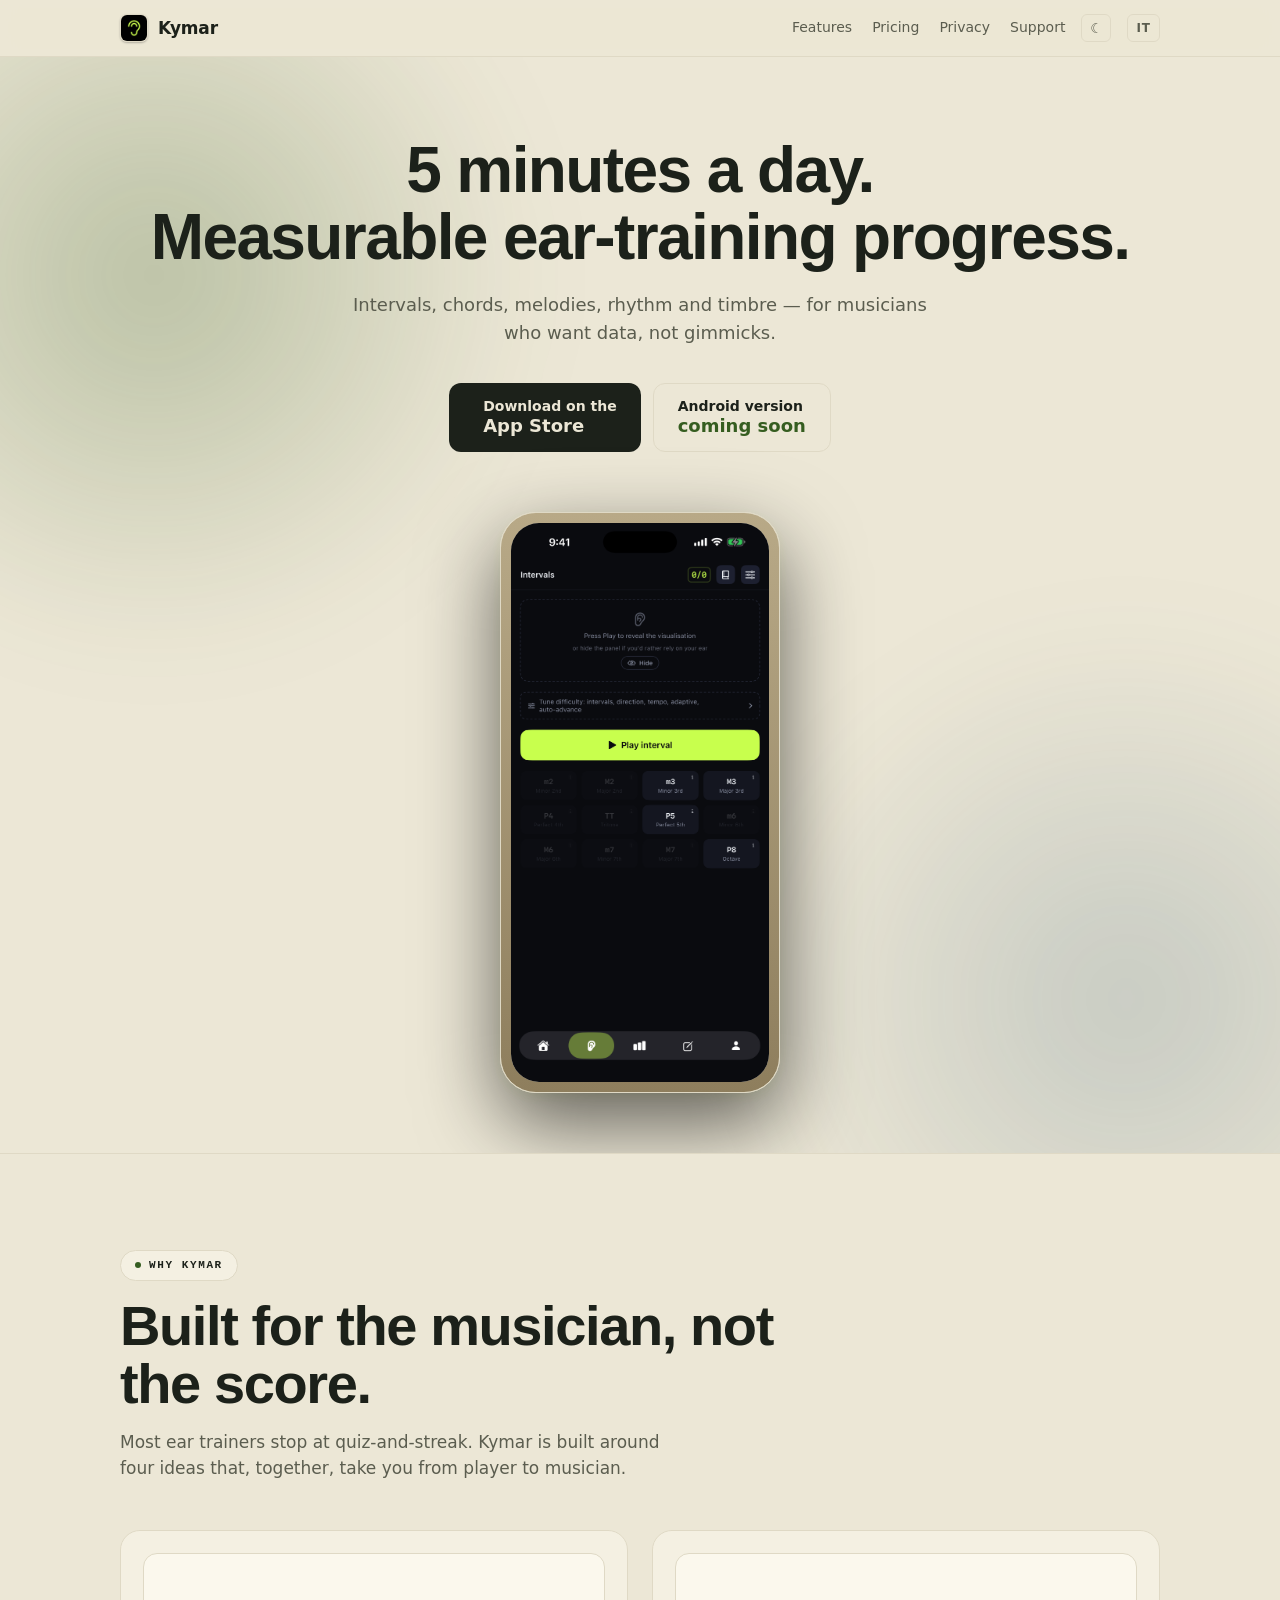
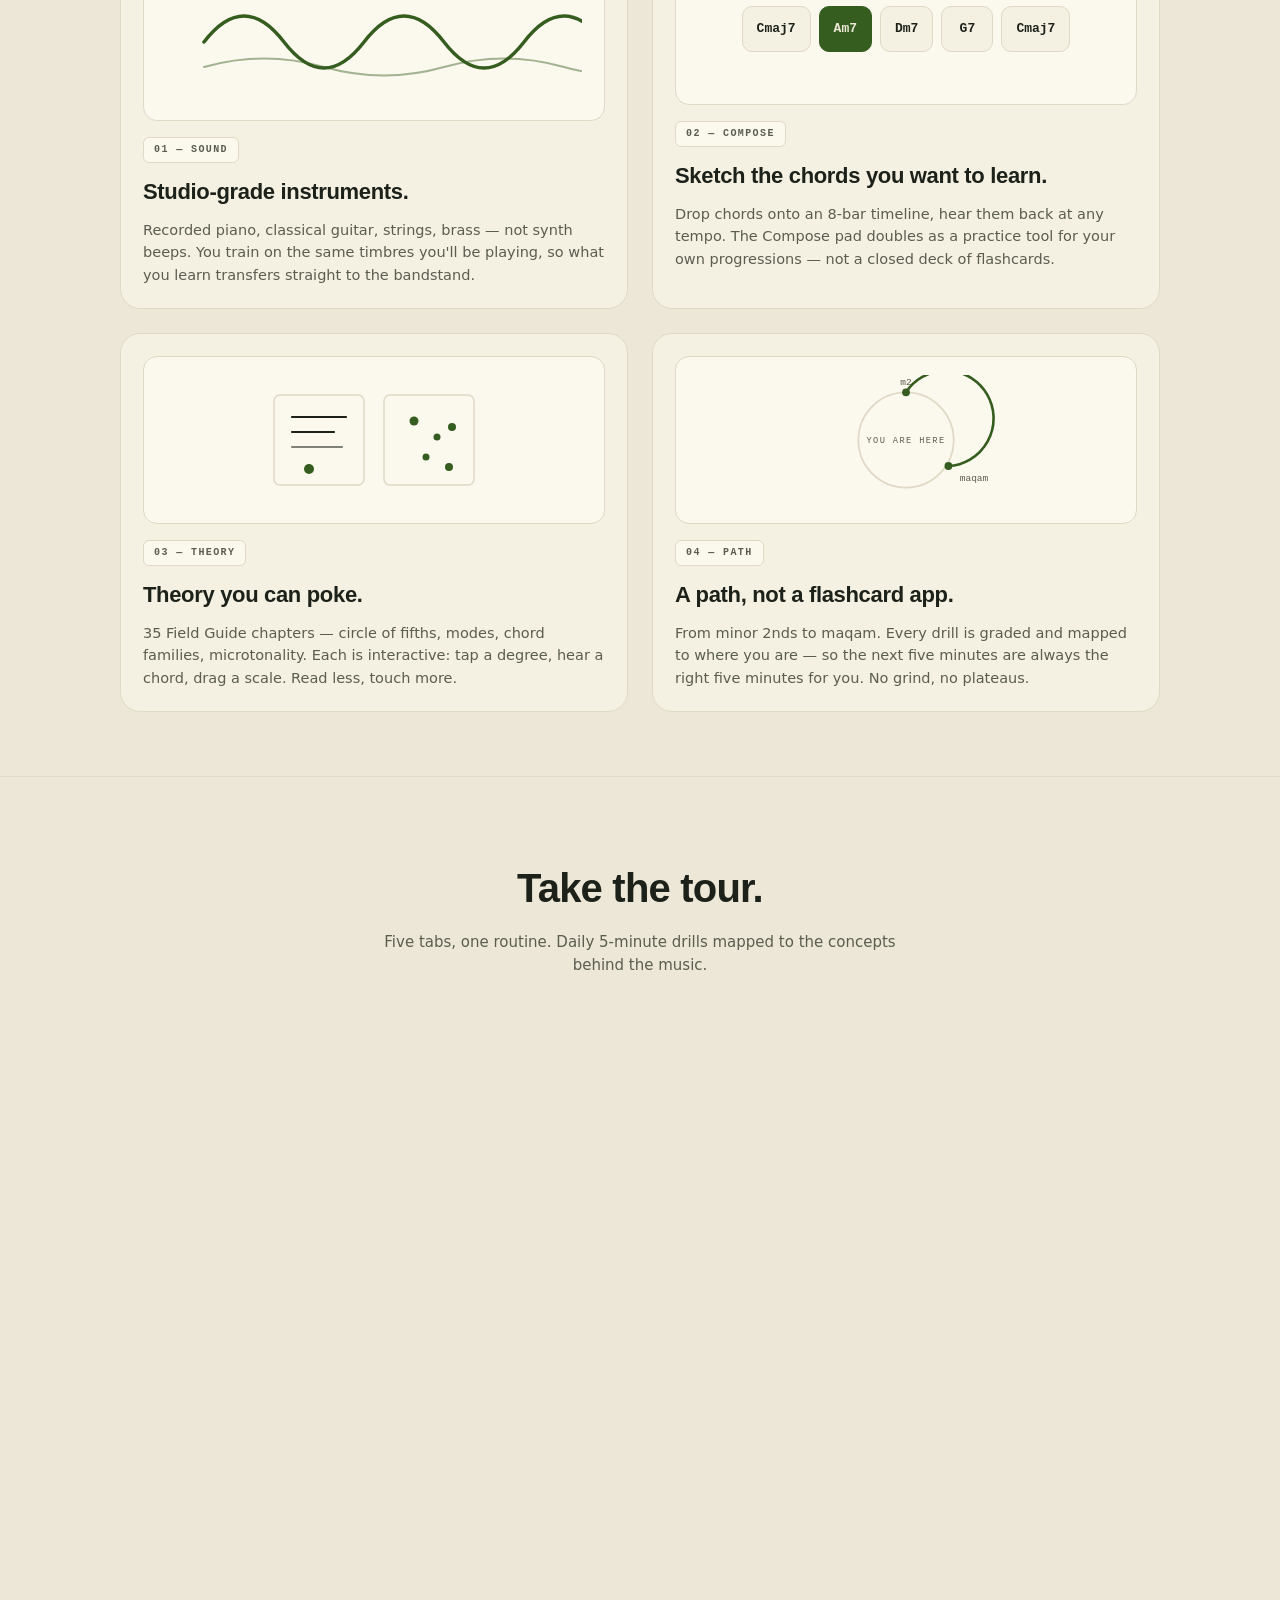
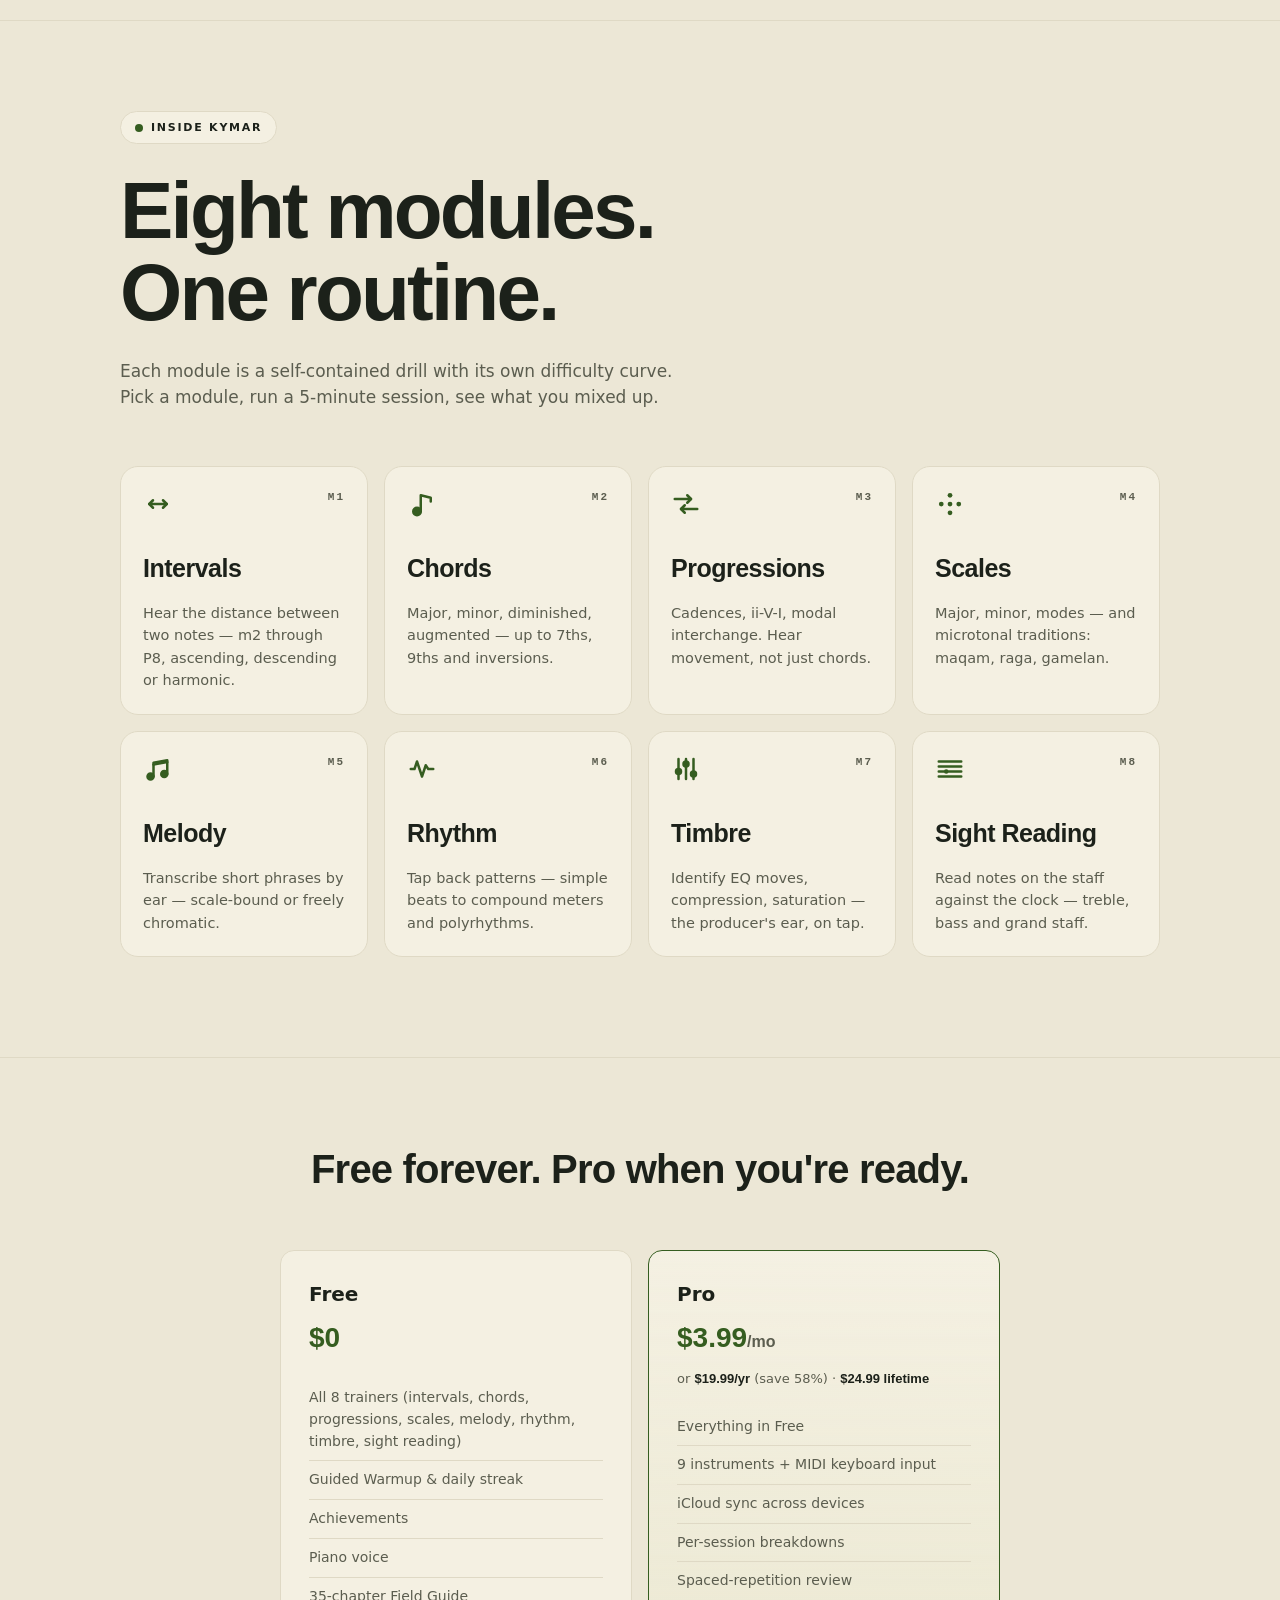
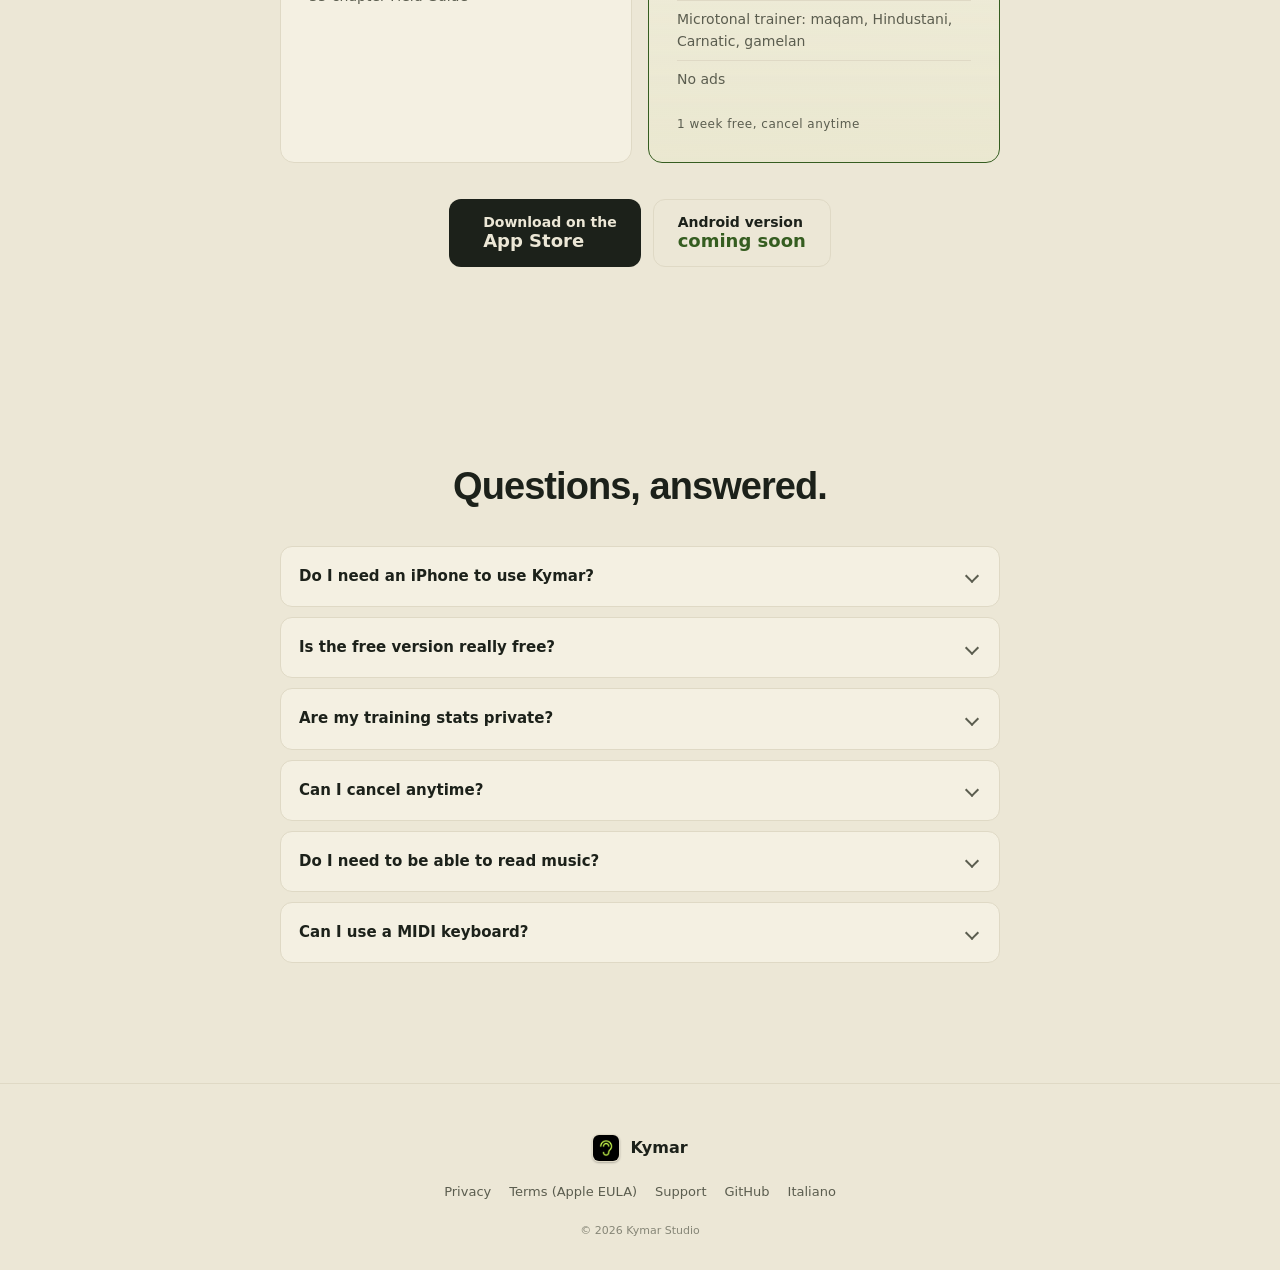
==== commit 5f656494: "Add scroll-reveal animations to landing sections Blocks fade + rise into place as they enter the vie" ====
--- a/index.html
+++ b/index.html
@@ -6,7 +6,7 @@
 <meta name="theme-color" content="#0a0b0f">
 <title>Kymar — 5 minutes a day, measurable ear-training progress</title>
 <meta name="description" content="Daily ear-training practice for musicians. Intervals, chords, melodies, rhythm, timbre. Free on the App Store. Android coming soon.">
-<link rel="stylesheet" href="styles.css?v=9">
+<link rel="stylesheet" href="styles.css?v=10">
 <link rel="canonical" href="https://khalis-ux.github.io/kymar-site/">
 <link rel="alternate" hreflang="en" href="https://khalis-ux.github.io/kymar-site/">
 <link rel="alternate" hreflang="it" href="https://khalis-ux.github.io/kymar-site/it/">
@@ -84,7 +84,7 @@
     <h1>5 minutes a day.<br>Measurable ear-training progress.</h1>
     <p class="hero-sub">Intervals, chords, melodies, rhythm and timbre — for musicians who want data, not gimmicks.</p>
     <div class="hero-cta">
-      <a href="#" class="btn-store btn-appstore" aria-label="Download on the App Store">
+      <a href="https://apps.apple.com/app/id6772418602" class="btn-store btn-appstore" aria-label="Download on the App Store">
         <span class="badge-glyph" aria-hidden="true"></span>
         <span class="badge-text">Download on the<br><strong>App Store</strong></span>
       </a>
@@ -487,7 +487,7 @@
          view by the time the user has read features + pricing, and
          making them scroll back to download is friction we can avoid. -->
     <div class="hero-cta pricing-cta">
-      <a href="#" class="btn-store btn-appstore" aria-label="Download on the App Store">
+      <a href="https://apps.apple.com/app/id6772418602" class="btn-store btn-appstore" aria-label="Download on the App Store">
         <span class="badge-glyph" aria-hidden="true"></span>
         <span class="badge-text">Download on the<br><strong>App Store</strong></span>
       </a>
@@ -549,6 +549,6 @@
   </div>
 </footer>
 
-<script src="app.js?v=9" defer></script>
+<script src="app.js?v=10" defer></script>
 </body>
 </html>
--- a/styles.css
+++ b/styles.css
@@ -973,3 +973,24 @@
   .hero::before, .hero::after { animation: none; }
   .phone-frame, .faq details, .faq summary::after { transition: none; }
 }
+
+/* ---------- Scroll reveal ----------
+   Blocks fade + rise into place as they scroll into view instead of all
+   appearing at once. The `.reveal` class is added by app.js to below-the-
+   fold targets only (so the deferred init can't cause a flash); `.is-visible`
+   is toggled on entry by an IntersectionObserver. Honours reduced-motion
+   (app.js also skips the whole thing there, belt and braces). */
+.reveal {
+  opacity: 0;
+  transform: translateY(22px);
+  transition: opacity .7s cubic-bezier(.16, 1, .3, 1),
+              transform .7s cubic-bezier(.16, 1, .3, 1);
+  will-change: opacity, transform;
+}
+.reveal.is-visible {
+  opacity: 1;
+  transform: none;
+}
+@media (prefers-reduced-motion: reduce) {
+  .reveal { opacity: 1; transform: none; transition: none; }
+}
